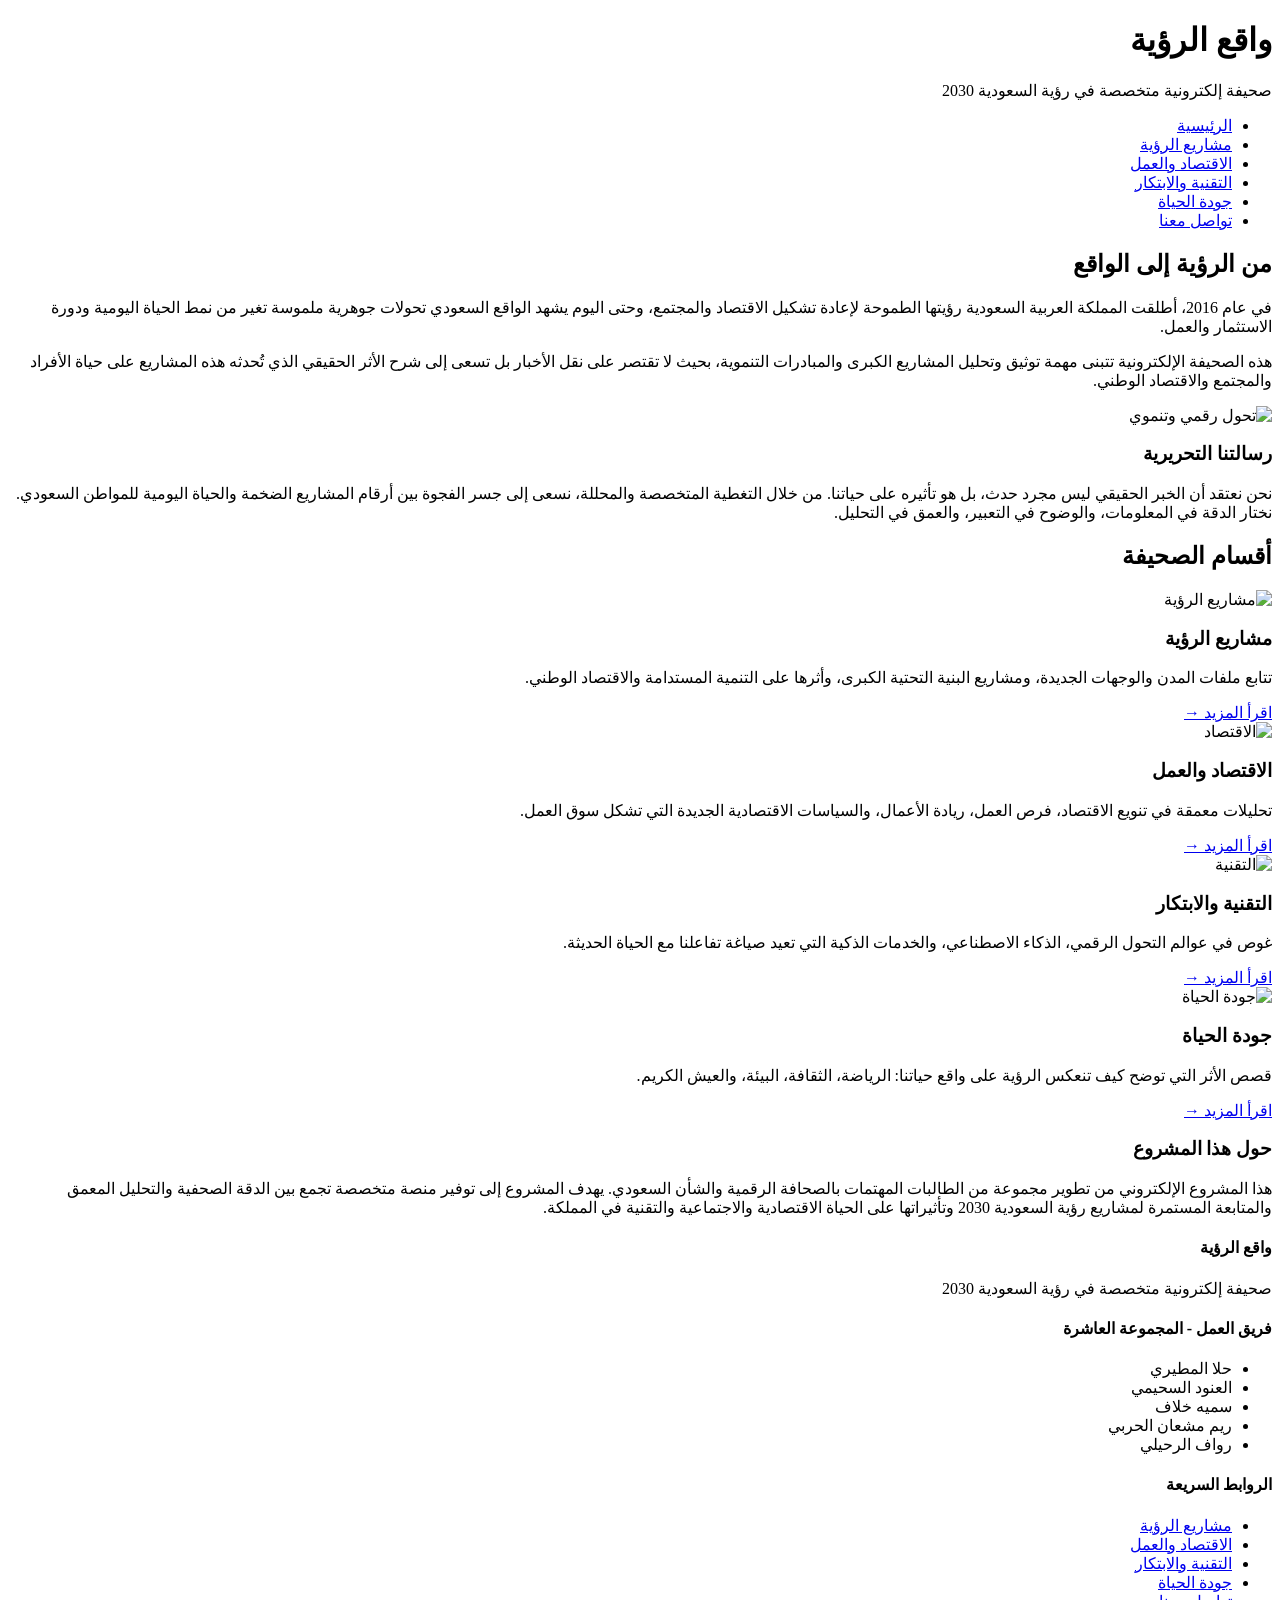
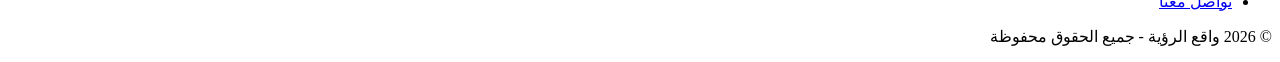
==== index.html @ 98b95359 "Rename index-1.html to index.html" ====
<!DOCTYPE html>
<html lang="ar" dir="rtl">
<head>
    <meta charset="UTF-8">
    <meta name="viewport" content="width=device-width, initial-scale=1.0">
    <meta name="description" content="واقع الرؤية - صحيفة إلكترونية تتابع مشاريع رؤية السعودية 2030 وتشرح أثرها على المجتمع والحياة اليومية">
    <title>واقع الرؤية - صحيفة إلكترونية متخصصة</title>
    <link rel="stylesheet" href="style.css">
</head>
<body>
    <!-- Header -->
    <header class="header">
        <div class="container">
            <div class="header-content">
                <h1 class="logo">واقع الرؤية</h1>
                <p class="tagline">صحيفة إلكترونية متخصصة في رؤية السعودية 2030</p>
            </div>
        </div>
    </header>

    <!-- Navigation -->
    <nav class="navbar">
        <div class="container">
            <ul class="nav-menu">
                <li><a href="index.html" class="active">الرئيسية</a></li>
                <li><a href="projects.html">مشاريع الرؤية</a></li>
                <li><a href="economy.html">الاقتصاد والعمل</a></li>
                <li><a href="technology.html">التقنية والابتكار</a></li>
                <li><a href="quality.html">جودة الحياة</a></li>
                <li><a href="contact.html">تواصل معنا</a></li>
            </ul>
        </div>
    </nav>

    <!-- Main Content -->
    <main class="main-content">
        <div class="container">
            <!-- Featured Article -->
            <article class="featured-article">
                <h2 class="section-title">من الرؤية إلى الواقع</h2>
                <div class="featured-content">
                    <div class="featured-text">
                        <p class="lead">في عام 2016، أطلقت المملكة العربية السعودية رؤيتها الطموحة لإعادة تشكيل الاقتصاد والمجتمع، وحتى اليوم يشهد الواقع السعودي تحولات جوهرية ملموسة تغير من نمط الحياة اليومية ودورة الاستثمار والعمل.</p>
                        <p>هذه الصحيفة الإلكترونية تتبنى مهمة توثيق وتحليل المشاريع الكبرى والمبادرات التنموية، بحيث لا تقتصر على نقل الأخبار بل تسعى إلى شرح الأثر الحقيقي الذي تُحدثه هذه المشاريع على حياة الأفراد والمجتمع والاقتصاد الوطني.</p>
                    </div>
                    <div class="featured-image">
                        <img src="https://images.unsplash.com/photo-1517694712202-14dd9538aa97?w=500&h=300&fit=crop" alt="تحول رقمي وتنموي">
                    </div>
                </div>
            </article>

            <!-- Editorial Message -->
            <section class="editorial-message">
                <h3>رسالتنا التحريرية</h3>
                <p>نحن نعتقد أن الخبر الحقيقي ليس مجرد حدث، بل هو تأثيره على حياتنا. من خلال التغطية المتخصصة والمحللة، نسعى إلى جسر الفجوة بين أرقام المشاريع الضخمة والحياة اليومية للمواطن السعودي. نختار الدقة في المعلومات، والوضوح في التعبير، والعمق في التحليل.</p>
            </section>

            <!-- Main Cards Section -->
            <section class="cards-section">
                <h2 class="section-title">أقسام الصحيفة</h2>
                <div class="cards-grid">
                    <!-- Card 1 -->
                    <article class="card">
                        <div class="card-image">
                            <img src="https://images.unsplash.com/photo-1487930211189-abcabc7c731f?w=400&h=250&fit=crop" alt="مشاريع الرؤية">
                        </div>
                        <div class="card-content">
                            <h3>مشاريع الرؤية</h3>
                            <p>تتابع ملفات المدن والوجهات الجديدة، ومشاريع البنية التحتية الكبرى، وأثرها على التنمية المستدامة والاقتصاد الوطني.</p>
                            <a href="projects.html" class="card-link">اقرأ المزيد →</a>
                        </div>
                    </article>

                    <!-- Card 2 -->
                    <article class="card">
                        <div class="card-image">
                            <img src="https://images.unsplash.com/photo-1454165804606-c3d57bc86b40?w=400&h=250&fit=crop" alt="الاقتصاد">
                        </div>
                        <div class="card-content">
                            <h3>الاقتصاد والعمل</h3>
                            <p>تحليلات معمقة في تنويع الاقتصاد، فرص العمل، ريادة الأعمال، والسياسات الاقتصادية الجديدة التي تشكل سوق العمل.</p>
                            <a href="economy.html" class="card-link">اقرأ المزيد →</a>
                        </div>
                    </article>

                    <!-- Card 3 -->
                    <article class="card">
                        <div class="card-image">
                            <img src="https://images.unsplash.com/photo-1519389950473-47ba0277781c?w=400&h=250&fit=crop" alt="التقنية">
                        </div>
                        <div class="card-content">
                            <h3>التقنية والابتكار</h3>
                            <p>غوص في عوالم التحول الرقمي، الذكاء الاصطناعي، والخدمات الذكية التي تعيد صياغة تفاعلنا مع الحياة الحديثة.</p>
                            <a href="technology.html" class="card-link">اقرأ المزيد →</a>
                        </div>
                    </article>

                    <!-- Card 4 -->
                    <article class="card">
                        <div class="card-image">
                            <img src="https://images.unsplash.com/photo-1529148482759-b8610c07ef77?w=400&h=250&fit=crop" alt="جودة الحياة">
                        </div>
                        <div class="card-content">
                            <h3>جودة الحياة</h3>
                            <p>قصص الأثر التي توضح كيف تنعكس الرؤية على واقع حياتنا: الرياضة، الثقافة، البيئة، والعيش الكريم.</p>
                            <a href="quality.html" class="card-link">اقرأ المزيد →</a>
                        </div>
                    </article>
                </div>
            </section>

            <!-- About the Project -->
            <section class="about-section">
                <div class="about-content">
                    <h3>حول هذا المشروع</h3>
                    <p>هذا المشروع الإلكتروني من تطوير مجموعة من الطالبات المهتمات بالصحافة الرقمية والشأن السعودي. يهدف المشروع إلى توفير منصة متخصصة تجمع بين الدقة الصحفية والتحليل المعمق والمتابعة المستمرة لمشاريع رؤية السعودية 2030 وتأثيراتها على الحياة الاقتصادية والاجتماعية والتقنية في المملكة.</p>
                </div>
            </section>
        </div>
    </main>

    <!-- Footer -->
    <footer class="footer">
        <div class="container">
            <div class="footer-content">
                <div class="footer-section">
                    <h4>واقع الرؤية</h4>
                    <p>صحيفة إلكترونية متخصصة في رؤية السعودية 2030</p>
                </div>
                <div class="footer-section">
                    <h4>فريق العمل - المجموعة العاشرة</h4>
                    <ul>
                        <li>حلا المطيري</li>
                        <li>العنود السحيمي</li>
                        <li>سميه خلاف</li>
                        <li>ريم مشعان الحربي</li>
                        <li>رواف الرحيلي</li>
                    </ul>
                </div>
                <div class="footer-section">
                    <h4>الروابط السريعة</h4>
                    <ul>
                        <li><a href="projects.html">مشاريع الرؤية</a></li>
                        <li><a href="economy.html">الاقتصاد والعمل</a></li>
                        <li><a href="technology.html">التقنية والابتكار</a></li>
                        <li><a href="quality.html">جودة الحياة</a></li>
                        <li><a href="contact.html">تواصل معنا</a></li>
                    </ul>
                </div>
            </div>
            <div class="footer-bottom">
                <p>&copy; 2024 واقع الرؤية - جميع الحقوق محفوظة</p>
            </div>
        </div>
    </footer>

    <script src="script.js"></script>
</body>
</html>
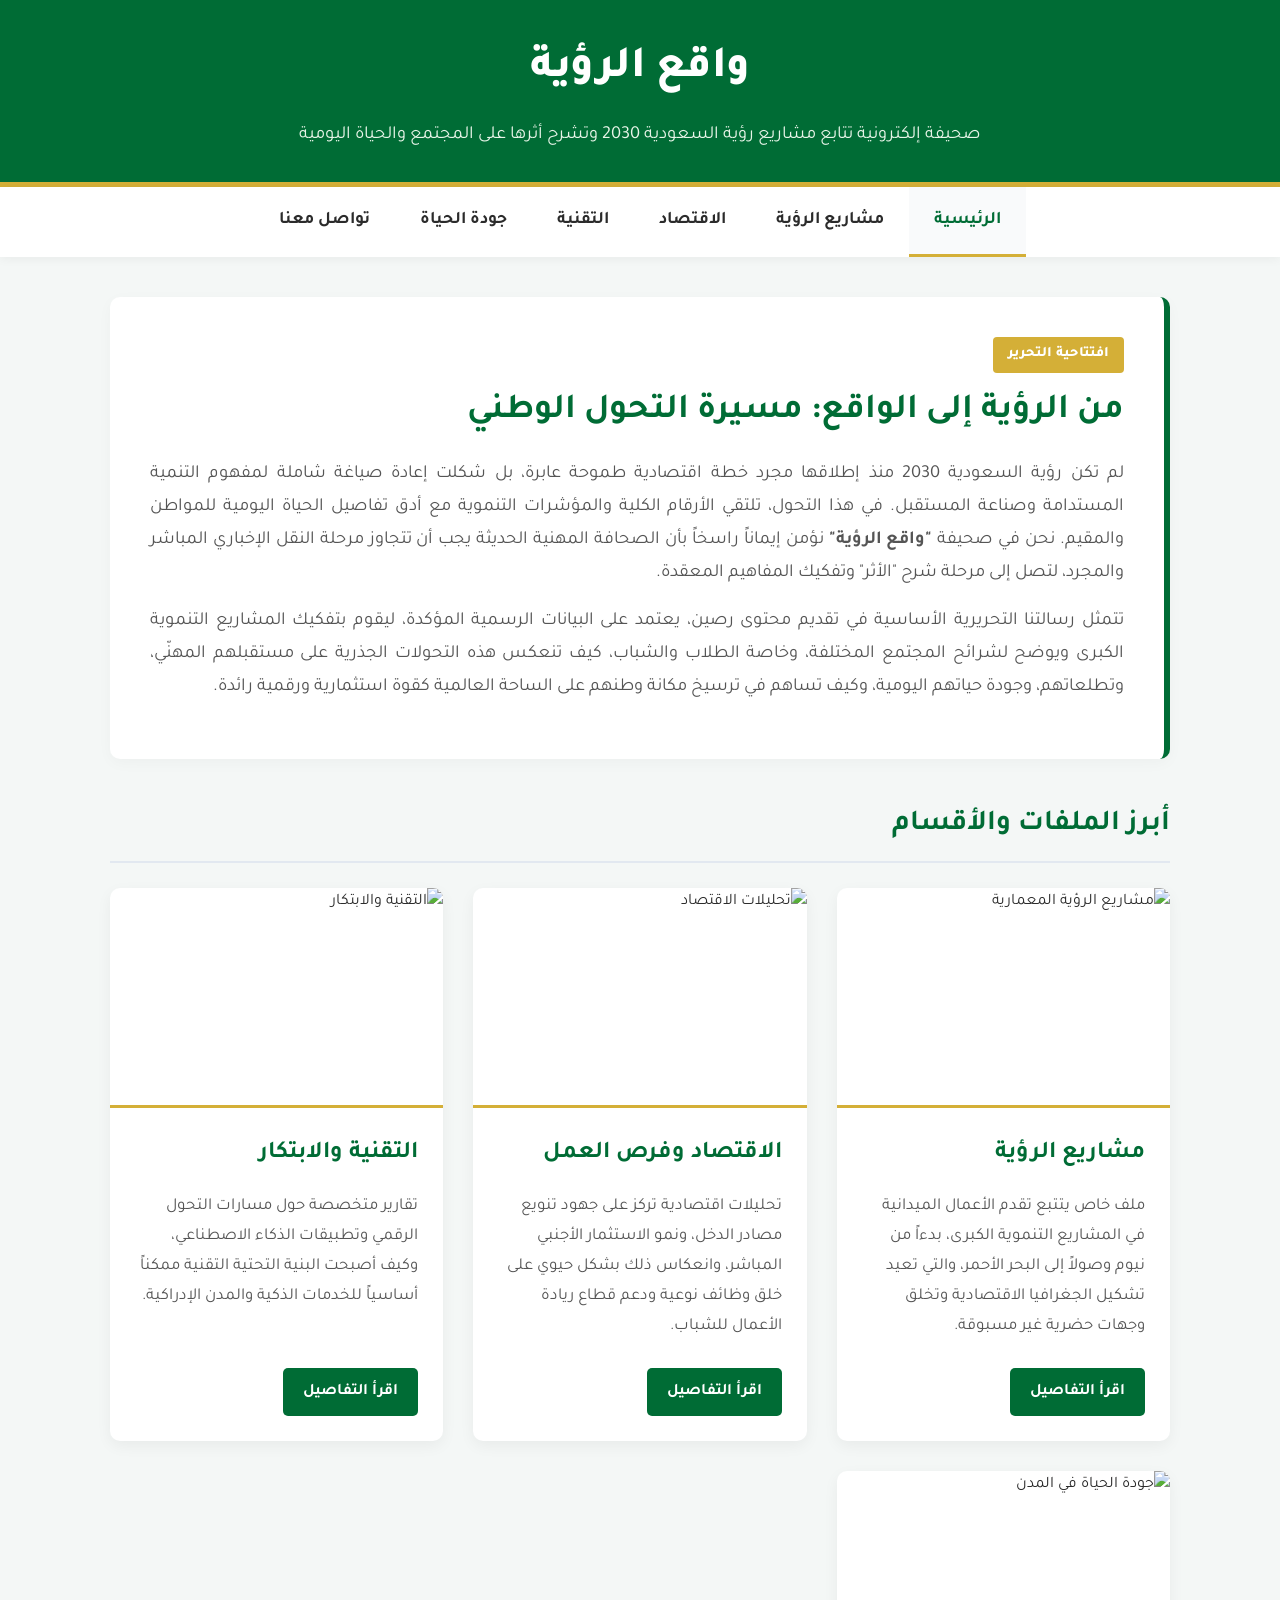
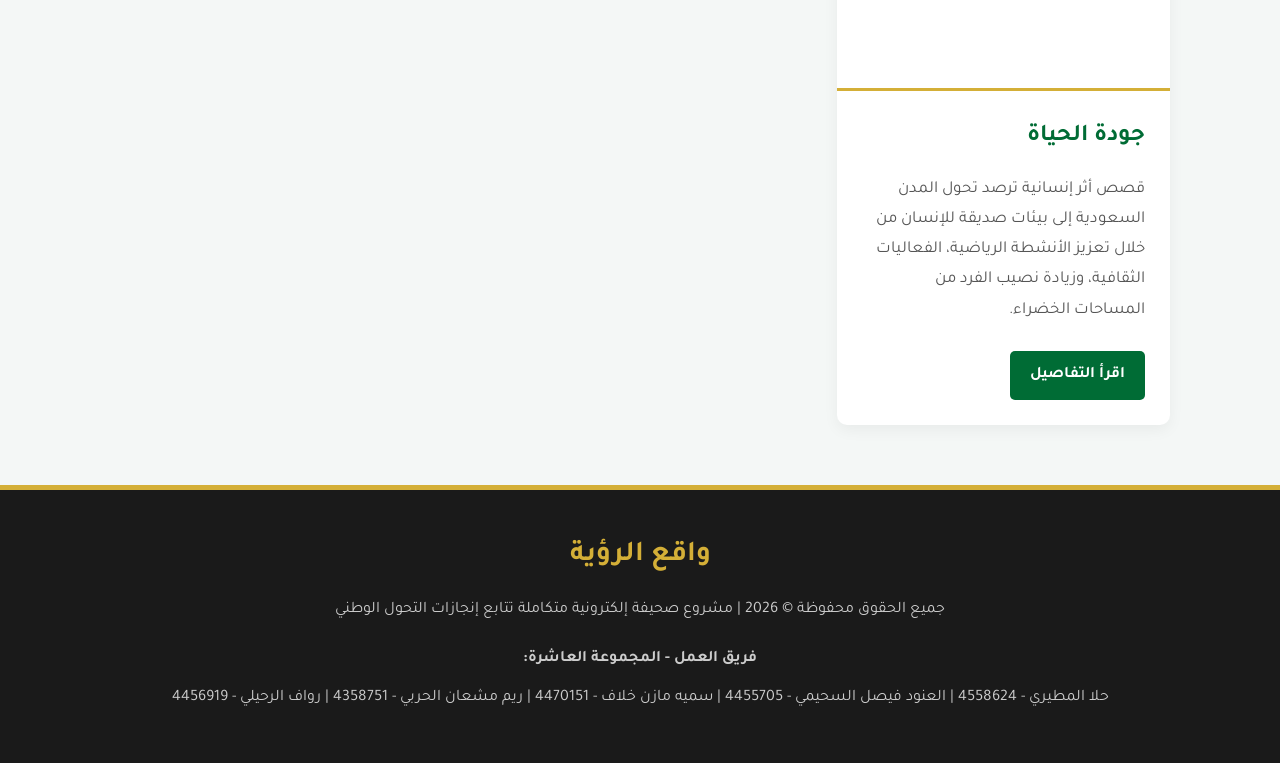
==== commit dc1f3e45: "Rename index-1.html to index.html" ====
--- a/index.html
+++ b/index.html
@@ -3,157 +3,86 @@
 <head>
     <meta charset="UTF-8">
     <meta name="viewport" content="width=device-width, initial-scale=1.0">
-    <meta name="description" content="واقع الرؤية - صحيفة إلكترونية تتابع مشاريع رؤية السعودية 2030 وتشرح أثرها على المجتمع والحياة اليومية">
-    <title>واقع الرؤية - صحيفة إلكترونية متخصصة</title>
+    <title>واقع الرؤية | الصفحة الرئيسية</title>
+    <meta name="description" content="صحيفة إلكترونية مهنية تتابع مشاريع رؤية السعودية 2030 وتشرح أثرها على المجتمع، الاقتصاد، التقنية، وجودة الحياة بأسلوب تحليلي مبسط.">
     <link rel="stylesheet" href="style.css">
 </head>
 <body>
-    <!-- Header -->
-    <header class="header">
-        <div class="container">
-            <div class="header-content">
-                <h1 class="logo">واقع الرؤية</h1>
-                <p class="tagline">صحيفة إلكترونية متخصصة في رؤية السعودية 2030</p>
-            </div>
-        </div>
+
+    <header>
+        <h1>واقع الرؤية</h1>
+        <p>صحيفة إلكترونية تتابع مشاريع رؤية السعودية 2030 وتشرح أثرها على المجتمع والحياة اليومية</p>
     </header>
 
-    <!-- Navigation -->
-    <nav class="navbar">
-        <div class="container">
-            <ul class="nav-menu">
-                <li><a href="index.html" class="active">الرئيسية</a></li>
-                <li><a href="projects.html">مشاريع الرؤية</a></li>
-                <li><a href="economy.html">الاقتصاد والعمل</a></li>
-                <li><a href="technology.html">التقنية والابتكار</a></li>
-                <li><a href="quality.html">جودة الحياة</a></li>
-                <li><a href="contact.html">تواصل معنا</a></li>
-            </ul>
-        </div>
+    <nav>
+        <ul>
+            <li><a href="index.html" class="active">الرئيسية</a></li>
+            <li><a href="projects.html">مشاريع الرؤية</a></li>
+            <li><a href="economy.html">الاقتصاد</a></li>
+            <li><a href="technology.html">التقنية</a></li>
+            <li><a href="quality.html">جودة الحياة</a></li>
+            <li><a href="contact.html">تواصل معنا</a></li>
+        </ul>
     </nav>
 
-    <!-- Main Content -->
-    <main class="main-content">
-        <div class="container">
-            <!-- Featured Article -->
-            <article class="featured-article">
-                <h2 class="section-title">من الرؤية إلى الواقع</h2>
-                <div class="featured-content">
-                    <div class="featured-text">
-                        <p class="lead">في عام 2016، أطلقت المملكة العربية السعودية رؤيتها الطموحة لإعادة تشكيل الاقتصاد والمجتمع، وحتى اليوم يشهد الواقع السعودي تحولات جوهرية ملموسة تغير من نمط الحياة اليومية ودورة الاستثمار والعمل.</p>
-                        <p>هذه الصحيفة الإلكترونية تتبنى مهمة توثيق وتحليل المشاريع الكبرى والمبادرات التنموية، بحيث لا تقتصر على نقل الأخبار بل تسعى إلى شرح الأثر الحقيقي الذي تُحدثه هذه المشاريع على حياة الأفراد والمجتمع والاقتصاد الوطني.</p>
-                    </div>
-                    <div class="featured-image">
-                        <img src="https://images.unsplash.com/photo-1517694712202-14dd9538aa97?w=500&h=300&fit=crop" alt="تحول رقمي وتنموي">
-                    </div>
+    <main>
+        <section class="editorial-intro">
+            <span class="editorial-label">افتتاحية التحرير</span>
+            <h2>من الرؤية إلى الواقع: مسيرة التحول الوطني</h2>
+            <p>لم تكن رؤية السعودية 2030 منذ إطلاقها مجرد خطة اقتصادية طموحة عابرة، بل شكلت إعادة صياغة شاملة لمفهوم التنمية المستدامة وصناعة المستقبل. في هذا التحول، تلتقي الأرقام الكلية والمؤشرات التنموية مع أدق تفاصيل الحياة اليومية للمواطن والمقيم. نحن في صحيفة <strong>"واقع الرؤية"</strong> نؤمن إيماناً راسخاً بأن الصحافة المهنية الحديثة يجب أن تتجاوز مرحلة النقل الإخباري المباشر والمجرد، لتصل إلى مرحلة شرح "الأثر" وتفكيك المفاهيم المعقدة.</p>
+            <p>تتمثل رسالتنا التحريرية الأساسية في تقديم محتوى رصين، يعتمد على البيانات الرسمية المؤكدة، ليقوم بتفكيك المشاريع التنموية الكبرى ويوضح لشرائح المجتمع المختلفة، وخاصة الطلاب والشباب، كيف تنعكس هذه التحولات الجذرية على مستقبلهم المهنّي، وتطلعاتهم، وجودة حياتهم اليومية، وكيف تساهم في ترسيخ مكانة وطنهم على الساحة العالمية كقوة استثمارية ورقمية رائدة.</p>
+        </section>
+
+        <h2 class="section-title">أبرز الملفات والأقسام</h2>
+
+        <section class="cards-grid">
+            <article class="card">
+                <img src="https://images.unsplash.com/photo-1582650530752-19e5300b9fc4?auto=format&fit=crop&w=600&q=80" alt="مشاريع الرؤية المعمارية" class="card-img">
+                <div class="card-content">
+                    <h3>مشاريع الرؤية</h3>
+                    <p>ملف خاص يتتبع تقدم الأعمال الميدانية في المشاريع التنموية الكبرى، بدءاً من نيوم وصولاً إلى البحر الأحمر، والتي تعيد تشكيل الجغرافيا الاقتصادية وتخلق وجهات حضرية غير مسبوقة.</p>
+                    <a href="projects.html" class="read-more">اقرأ التفاصيل</a>
                 </div>
             </article>
 
-            <!-- Editorial Message -->
-            <section class="editorial-message">
-                <h3>رسالتنا التحريرية</h3>
-                <p>نحن نعتقد أن الخبر الحقيقي ليس مجرد حدث، بل هو تأثيره على حياتنا. من خلال التغطية المتخصصة والمحللة، نسعى إلى جسر الفجوة بين أرقام المشاريع الضخمة والحياة اليومية للمواطن السعودي. نختار الدقة في المعلومات، والوضوح في التعبير، والعمق في التحليل.</p>
-            </section>
+            <article class="card">
+                <img src="https://images.unsplash.com/photo-1554463529-e27f5f4c728a?auto=format&fit=crop&w=600&q=80" alt="تحليلات الاقتصاد" class="card-img">
+                <div class="card-content">
+                    <h3>الاقتصاد وفرص العمل</h3>
+                    <p>تحليلات اقتصادية تركز على جهود تنويع مصادر الدخل، ونمو الاستثمار الأجنبي المباشر، وانعكاس ذلك بشكل حيوي على خلق وظائف نوعية ودعم قطاع ريادة الأعمال للشباب.</p>
+                    <a href="economy.html" class="read-more">اقرأ التفاصيل</a>
+                </div>
+            </article>
 
-            <!-- Main Cards Section -->
-            <section class="cards-section">
-                <h2 class="section-title">أقسام الصحيفة</h2>
-                <div class="cards-grid">
-                    <!-- Card 1 -->
-                    <article class="card">
-                        <div class="card-image">
-                            <img src="https://images.unsplash.com/photo-1487930211189-abcabc7c731f?w=400&h=250&fit=crop" alt="مشاريع الرؤية">
-                        </div>
-                        <div class="card-content">
-                            <h3>مشاريع الرؤية</h3>
-                            <p>تتابع ملفات المدن والوجهات الجديدة، ومشاريع البنية التحتية الكبرى، وأثرها على التنمية المستدامة والاقتصاد الوطني.</p>
-                            <a href="projects.html" class="card-link">اقرأ المزيد →</a>
-                        </div>
-                    </article>
+            <article class="card">
+                <img src="https://images.unsplash.com/photo-1518770660439-4636190af475?auto=format&fit=crop&w=600&q=80" alt="التقنية والابتكار" class="card-img">
+                <div class="card-content">
+                    <h3>التقنية والابتكار</h3>
+                    <p>تقارير متخصصة حول مسارات التحول الرقمي وتطبيقات الذكاء الاصطناعي، وكيف أصبحت البنية التحتية التقنية ممكناً أساسياً للخدمات الذكية والمدن الإدراكية.</p>
+                    <a href="technology.html" class="read-more">اقرأ التفاصيل</a>
+                </div>
+            </article>
 
-                    <!-- Card 2 -->
-                    <article class="card">
-                        <div class="card-image">
-                            <img src="https://images.unsplash.com/photo-1454165804606-c3d57bc86b40?w=400&h=250&fit=crop" alt="الاقتصاد">
-                        </div>
-                        <div class="card-content">
-                            <h3>الاقتصاد والعمل</h3>
-                            <p>تحليلات معمقة في تنويع الاقتصاد، فرص العمل، ريادة الأعمال، والسياسات الاقتصادية الجديدة التي تشكل سوق العمل.</p>
-                            <a href="economy.html" class="card-link">اقرأ المزيد →</a>
-                        </div>
-                    </article>
-
-                    <!-- Card 3 -->
-                    <article class="card">
-                        <div class="card-image">
-                            <img src="https://images.unsplash.com/photo-1519389950473-47ba0277781c?w=400&h=250&fit=crop" alt="التقنية">
-                        </div>
-                        <div class="card-content">
-                            <h3>التقنية والابتكار</h3>
-                            <p>غوص في عوالم التحول الرقمي، الذكاء الاصطناعي، والخدمات الذكية التي تعيد صياغة تفاعلنا مع الحياة الحديثة.</p>
-                            <a href="technology.html" class="card-link">اقرأ المزيد →</a>
-                        </div>
-                    </article>
-
-                    <!-- Card 4 -->
-                    <article class="card">
-                        <div class="card-image">
-                            <img src="https://images.unsplash.com/photo-1529148482759-b8610c07ef77?w=400&h=250&fit=crop" alt="جودة الحياة">
-                        </div>
-                        <div class="card-content">
-                            <h3>جودة الحياة</h3>
-                            <p>قصص الأثر التي توضح كيف تنعكس الرؤية على واقع حياتنا: الرياضة، الثقافة، البيئة، والعيش الكريم.</p>
-                            <a href="quality.html" class="card-link">اقرأ المزيد →</a>
-                        </div>
-                    </article>
+            <article class="card">
+                <img src="https://images.unsplash.com/photo-1499856871958-5b9627545d1a?auto=format&fit=crop&w=600&q=80" alt="جودة الحياة في المدن" class="card-img">
+                <div class="card-content">
+                    <h3>جودة الحياة</h3>
+                    <p>قصص أثر إنسانية ترصد تحول المدن السعودية إلى بيئات صديقة للإنسان من خلال تعزيز الأنشطة الرياضية، الفعاليات الثقافية، وزيادة نصيب الفرد من المساحات الخضراء.</p>
+                    <a href="quality.html" class="read-more">اقرأ التفاصيل</a>
                 </div>
-            </section>
-
-            <!-- About the Project -->
-            <section class="about-section">
-                <div class="about-content">
-                    <h3>حول هذا المشروع</h3>
-                    <p>هذا المشروع الإلكتروني من تطوير مجموعة من الطالبات المهتمات بالصحافة الرقمية والشأن السعودي. يهدف المشروع إلى توفير منصة متخصصة تجمع بين الدقة الصحفية والتحليل المعمق والمتابعة المستمرة لمشاريع رؤية السعودية 2030 وتأثيراتها على الحياة الاقتصادية والاجتماعية والتقنية في المملكة.</p>
-                </div>
-            </section>
-        </div>
+            </article>
+        </section>
     </main>
 
-    <!-- Footer -->
-    <footer class="footer">
-        <div class="container">
-            <div class="footer-content">
-                <div class="footer-section">
-                    <h4>واقع الرؤية</h4>
-                    <p>صحيفة إلكترونية متخصصة في رؤية السعودية 2030</p>
-                </div>
-                <div class="footer-section">
-                    <h4>فريق العمل - المجموعة العاشرة</h4>
-                    <ul>
-                        <li>حلا المطيري</li>
-                        <li>العنود السحيمي</li>
-                        <li>سميه خلاف</li>
-                        <li>ريم مشعان الحربي</li>
-                        <li>رواف الرحيلي</li>
-                    </ul>
-                </div>
-                <div class="footer-section">
-                    <h4>الروابط السريعة</h4>
-                    <ul>
-                        <li><a href="projects.html">مشاريع الرؤية</a></li>
-                        <li><a href="economy.html">الاقتصاد والعمل</a></li>
-                        <li><a href="technology.html">التقنية والابتكار</a></li>
-                        <li><a href="quality.html">جودة الحياة</a></li>
-                        <li><a href="contact.html">تواصل معنا</a></li>
-                    </ul>
-                </div>
-            </div>
-            <div class="footer-bottom">
-                <p>&copy; 2024 واقع الرؤية - جميع الحقوق محفوظة</p>
-            </div>
+
+    <footer>
+        <h3>واقع الرؤية</h3>
+        <p>جميع الحقوق محفوظة &copy; 2026 | مشروع صحيفة إلكترونية متكاملة تتابع إنجازات التحول الوطني</p>
+        <div class="footer-team">
+            <p><strong>فريق العمل - المجموعة العاشرة:</strong></p>
+            <p>حلا المطيري - 4558624 | العنود فيصل السحيمي - 4455705 | سميه مازن خلاف - 4470151 | ريم مشعان الحربي - 4358751 | رواف الرحيلي - 4456919</p>
         </div>
     </footer>
 
-    <script src="script.js"></script>
 </body>
 </html>
--- a/style.css
+++ b/style.css
@@ -0,0 +1,454 @@
+/* ==========================================================================
+   ملف التنسيقات الأساسي - صحيفة "واقع الرؤية"
+   ========================================================================== */
+
+/* استيراد خط تجوال المخصص للنصوص العربية */
+@import url('https://fonts.googleapis.com/css2?family=Tajawal:wght@400;500;700;800&display=swap');
+
+/* تعريف المتغيرات اللونية والهيكلية */
+:root {
+    --primary-color: #006C35;
+    --secondary-color: #D4AF37;
+    --text-dark: #2B2B2B;
+    --text-light: #555555;
+    --bg-page: #F4F7F6;
+    --bg-white: #FFFFFF;
+    --border-color: #E2E8F0;
+    --transition-speed: 0.3s;
+}
+
+/* إعادة ضبط المتصفح الأساسية */
+* {
+    margin: 0;
+    padding: 0;
+    box-sizing: border-box;
+    font-family: 'Tajawal', Tahoma, Arial, sans-serif;
+}
+
+body {
+    background-color: var(--bg-page);
+    color: var(--text-dark);
+    line-height: 1.8;
+    direction: rtl;
+    text-align: right;
+    font-size: 16px;
+}
+
+/* تنسيقات الروابط العامة */
+a {
+    text-decoration: none;
+    color: var(--primary-color);
+    transition: color var(--transition-speed) ease;
+}
+
+a:hover {
+    color: var(--secondary-color);
+}
+
+/* ==========================================================================
+   ترويسة الموقع
+   ========================================================================== */
+header {
+    background-color: var(--primary-color);
+    color: var(--bg-white);
+    padding: 30px 5%;
+    text-align: center;
+    border-bottom: 5px solid var(--secondary-color);
+    box-shadow: 0 4px 6px rgba(0, 0, 0, 0.1);
+}
+
+header h1 {
+    font-size: 2.8rem;
+    font-weight: 800;
+    margin-bottom: 8px;
+    letter-spacing: -0.5px;
+}
+
+header p {
+    font-size: 1.15rem;
+    font-weight: 400;
+    color: #E8F5E9;
+}
+
+/* ==========================================================================
+   شريط التنقل
+   ========================================================================== */
+nav {
+    background-color: var(--bg-white);
+    box-shadow: 0 2px 10px rgba(0,0,0,0.05);
+    position: sticky;
+    top: 0;
+    z-index: 1000;
+}
+
+nav ul {
+    list-style: none;
+    display: flex;
+    justify-content: center;
+    flex-wrap: wrap;
+    padding: 0;
+    margin: 0;
+}
+
+nav ul li {
+    margin: 0;
+}
+
+nav ul li a {
+    display: block;
+    color: var(--text-dark);
+    font-weight: 700;
+    font-size: 1.1rem;
+    padding: 18px 25px;
+    border-bottom: 3px solid transparent;
+}
+
+nav ul li a:hover,
+nav ul li a.active {
+    color: var(--primary-color);
+    background-color: #F9FAFB;
+    border-bottom: 3px solid var(--secondary-color);
+}
+
+/* ==========================================================================
+   المحتوى الرئيسي
+   ========================================================================== */
+main {
+    max-width: 1100px;
+    margin: 40px auto;
+    padding: 0 20px;
+}
+
+/* الافتتاحية والمقدمات الصحفية */
+.editorial-intro {
+    background-color: var(--bg-white);
+    padding: 40px;
+    border-radius: 10px;
+    box-shadow: 0 4px 15px rgba(0,0,0,0.03);
+    margin-bottom: 40px;
+    border-right: 6px solid var(--primary-color);
+    position: relative;
+}
+
+.editorial-label {
+    display: inline-block;
+    background-color: var(--secondary-color);
+    color: var(--bg-white);
+    padding: 5px 15px;
+    border-radius: 4px;
+    font-size: 0.9rem;
+    font-weight: 800;
+    margin-bottom: 15px;
+}
+
+.editorial-intro h2 {
+    color: var(--primary-color);
+    font-size: 2.2rem;
+    margin-bottom: 20px;
+    line-height: 1.4;
+}
+
+.editorial-intro p {
+    font-size: 1.15rem;
+    color: var(--text-light);
+    margin-bottom: 15px;
+    text-align: justify;
+}
+
+.section-title {
+    color: var(--primary-color);
+    border-bottom: 2px solid var(--border-color);
+    padding-bottom: 10px;
+    margin-bottom: 25px;
+    font-size: 1.8rem;
+}
+
+/* ==========================================================================
+   البطاقات الإخبارية
+   ========================================================================== */
+.cards-grid {
+    display: grid;
+    grid-template-columns: repeat(auto-fit, minmax(260px, 1fr));
+    gap: 30px;
+    margin-top: 20px;
+}
+
+.card {
+    background-color: var(--bg-white);
+    border-radius: 10px;
+    overflow: hidden;
+    box-shadow: 0 5px 15px rgba(0,0,0,0.05);
+    transition: transform var(--transition-speed) ease, box-shadow var(--transition-speed) ease;
+    display: flex;
+    flex-direction: column;
+}
+
+.card:hover {
+    transform: translateY(-8px);
+    box-shadow: 0 12px 25px rgba(0,0,0,0.1);
+}
+
+.card-img {
+    width: 100%;
+    height: 220px;
+    object-fit: cover;
+    border-bottom: 3px solid var(--secondary-color);
+}
+
+.card-content {
+    padding: 25px;
+    flex-grow: 1;
+    display: flex;
+    flex-direction: column;
+}
+
+.card-content h3 {
+    color: var(--primary-color);
+    margin-bottom: 15px;
+    font-size: 1.5rem;
+}
+
+.card-content p {
+    color: var(--text-light);
+    margin-bottom: 25px;
+    font-size: 1.05rem;
+    flex-grow: 1;
+}
+
+.read-more {
+    display: inline-block;
+    background-color: var(--primary-color);
+    color: var(--bg-white);
+    padding: 10px 20px;
+    border-radius: 5px;
+    font-weight: bold;
+    text-align: center;
+    align-self: flex-start;
+}
+
+.read-more:hover {
+    background-color: var(--secondary-color);
+    color: var(--bg-white);
+}
+
+/* ==========================================================================
+   صفحات المقالات
+   ========================================================================== */
+.article-header {
+    text-align: center;
+    margin-bottom: 40px;
+}
+
+.article-header h1 {
+    color: var(--primary-color);
+    font-size: 2.8rem;
+    margin-bottom: 15px;
+    margin-top: 10px;
+}
+
+.article-content {
+    background-color: var(--bg-white);
+    padding: 50px;
+    border-radius: 10px;
+    box-shadow: 0 5px 20px rgba(0,0,0,0.04);
+}
+
+.article-content h3 {
+    color: var(--secondary-color);
+    margin-top: 40px;
+    margin-bottom: 20px;
+    font-size: 1.6rem;
+    border-right: 4px solid var(--primary-color);
+    padding-right: 15px;
+}
+
+.article-content p {
+    margin-bottom: 25px;
+    font-size: 1.15rem;
+    color: #444;
+    text-align: justify;
+}
+
+.article-content img {
+    width: 100%;
+    height: auto;
+    max-height: 500px;
+    object-fit: cover;
+    border-radius: 10px;
+    margin: 30px 0;
+    box-shadow: 0 4px 10px rgba(0,0,0,0.1);
+}
+
+.article-content a {
+    font-weight: bold;
+    border-bottom: 1px dashed var(--primary-color);
+}
+
+/* ==========================================================================
+   نموذج التواصل وفريق العمل
+   ========================================================================== */
+.contact-container {
+    background-color: var(--bg-white);
+    padding: 40px;
+    border-radius: 10px;
+    box-shadow: 0 5px 20px rgba(0,0,0,0.04);
+    max-width: 800px;
+    margin: 0 auto;
+}
+
+.form-group {
+    margin-bottom: 25px;
+}
+
+.form-group label {
+    display: block;
+    margin-bottom: 10px;
+    font-weight: 700;
+    color: var(--primary-color);
+}
+
+.form-group input,
+.form-group textarea {
+    width: 100%;
+    padding: 15px;
+    border: 1px solid var(--border-color);
+    border-radius: 6px;
+    font-family: inherit;
+    font-size: 1rem;
+    background-color: #FDFDFD;
+    transition: border-color var(--transition-speed);
+}
+
+.form-group input:focus,
+.form-group textarea:focus {
+    outline: none;
+    border-color: var(--secondary-color);
+    background-color: var(--bg-white);
+}
+
+.submit-btn {
+    background-color: var(--primary-color);
+    color: var(--bg-white);
+    border: none;
+    padding: 15px 40px;
+    font-size: 1.2rem;
+    font-weight: bold;
+    border-radius: 6px;
+    cursor: pointer;
+    transition: background-color var(--transition-speed);
+    width: 100%;
+}
+
+.submit-btn:hover {
+    background-color: var(--secondary-color);
+}
+
+/* قسم فريق العمل */
+.team-section {
+    margin-top: 60px;
+    padding-top: 40px;
+    border-top: 2px dashed var(--border-color);
+    text-align: center;
+}
+
+.team-section h3 {
+    color: var(--primary-color);
+    margin-bottom: 10px;
+    font-size: 1.8rem;
+}
+
+.team-desc {
+    color: var(--text-light);
+    margin-bottom: 25px;
+}
+
+.team-list {
+    list-style: none;
+    display: flex;
+    justify-content: center;
+    flex-wrap: wrap;
+    gap: 15px;
+}
+
+.team-list li {
+    background-color: #F0F4F8;
+    color: var(--primary-color);
+    padding: 12px 25px;
+    border-radius: 30px;
+    font-weight: 700;
+    font-size: 1.1rem;
+    border: 1px solid rgba(0, 108, 53, 0.1);
+}
+
+/* ==========================================================================
+   التذييل
+   ========================================================================== */
+footer {
+    background-color: #1A1A1A;
+    color: var(--bg-white);
+    text-align: center;
+    padding: 40px 20px;
+    margin-top: 60px;
+    border-top: 5px solid var(--secondary-color);
+}
+
+footer h3 {
+    color: var(--secondary-color);
+    margin-bottom: 15px;
+    font-size: 1.8rem;
+}
+
+footer p {
+    color: #CCCCCC;
+    margin-bottom: 10px;
+    font-size: 1rem;
+}
+
+.footer-team {
+    margin-top: 20px;
+    font-size: 0.95rem;
+    color: #999999;
+}
+
+/* ==========================================================================
+   التجاوب مع الشاشات الصغيرة
+   ========================================================================== */
+@media (max-width: 768px) {
+    header h1 {
+        font-size: 2.2rem;
+    }
+
+    nav ul li a {
+        padding: 12px 15px;
+        font-size: 1rem;
+    }
+
+    .editorial-intro {
+        padding: 25px;
+    }
+
+    .editorial-intro h2 {
+        font-size: 1.8rem;
+    }
+
+    .article-header h1 {
+        font-size: 2.2rem;
+    }
+
+    .article-content {
+        padding: 25px;
+    }
+
+    .article-content h3 {
+        font-size: 1.4rem;
+    }
+}
+
+
+.team-list li span {
+    display: block;
+    color: var(--text-light);
+    font-size: 0.95rem;
+    font-weight: 500;
+    margin-top: 4px;
+}
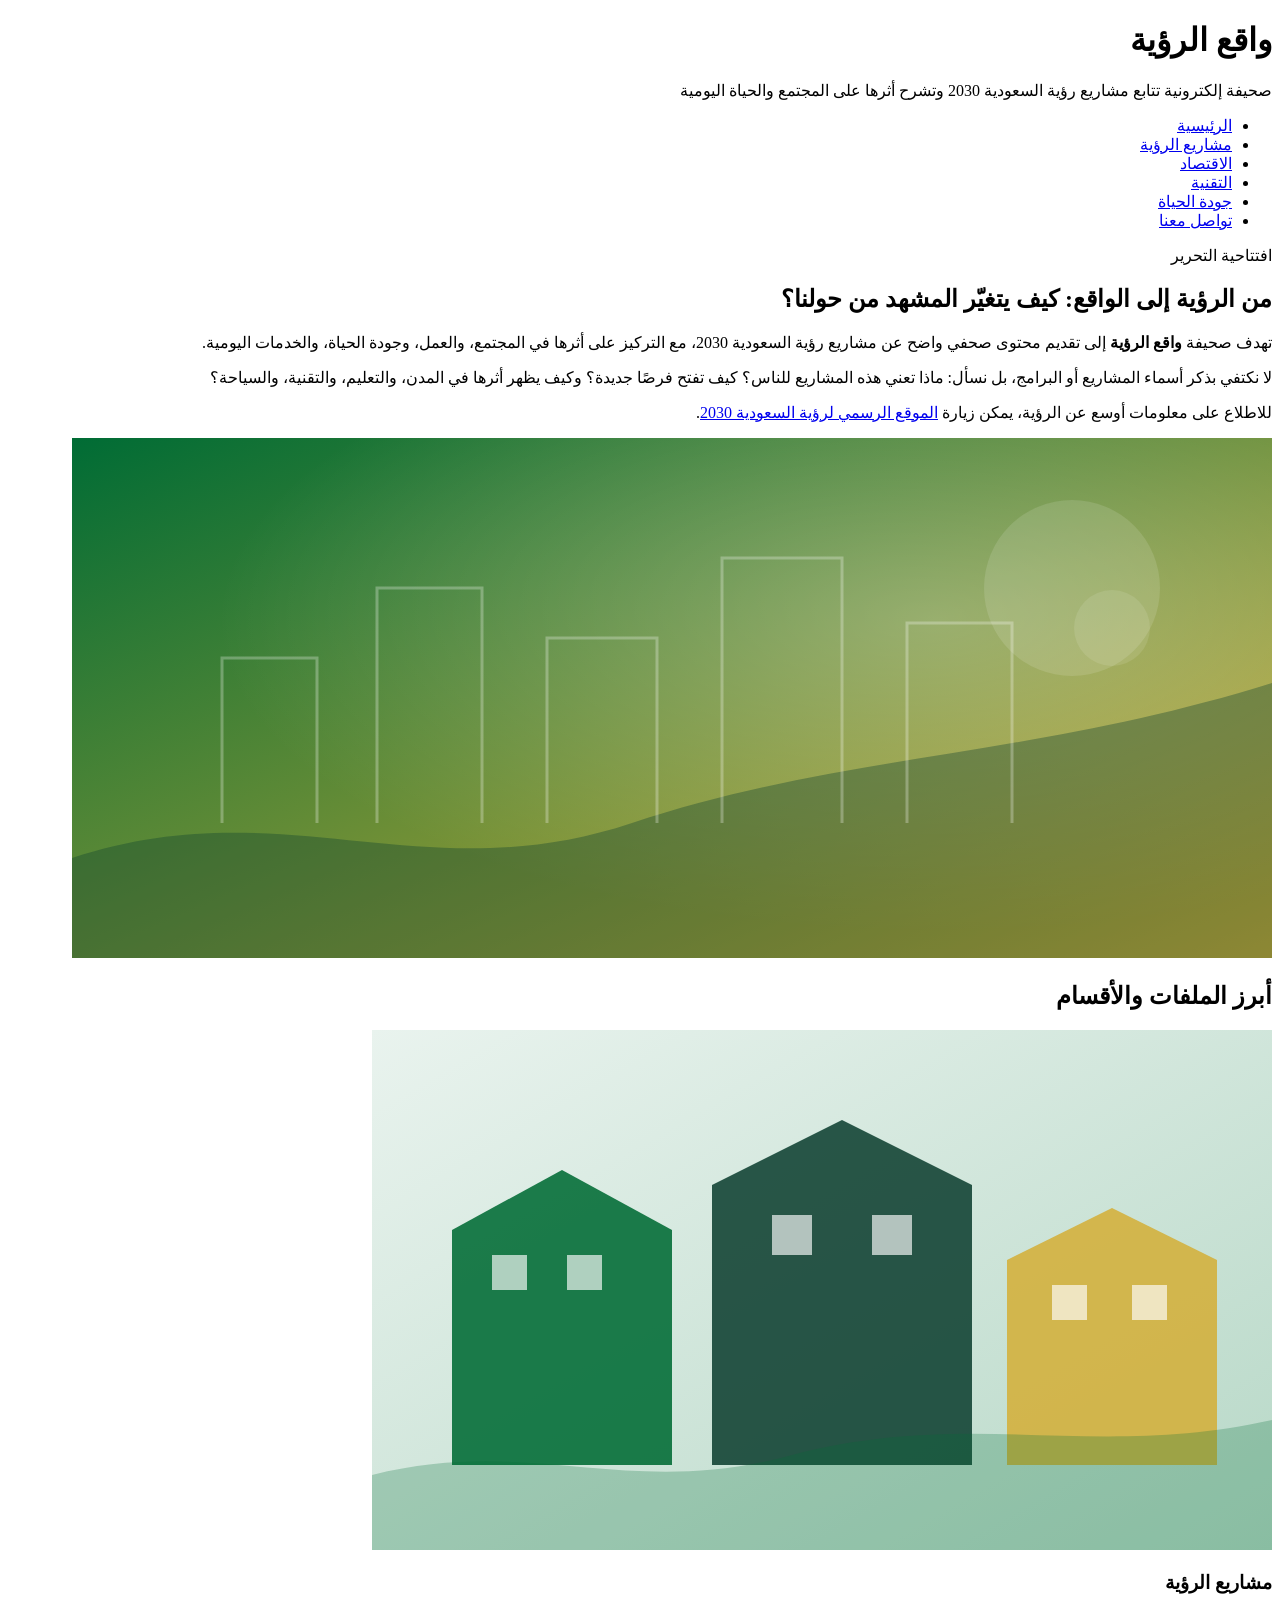
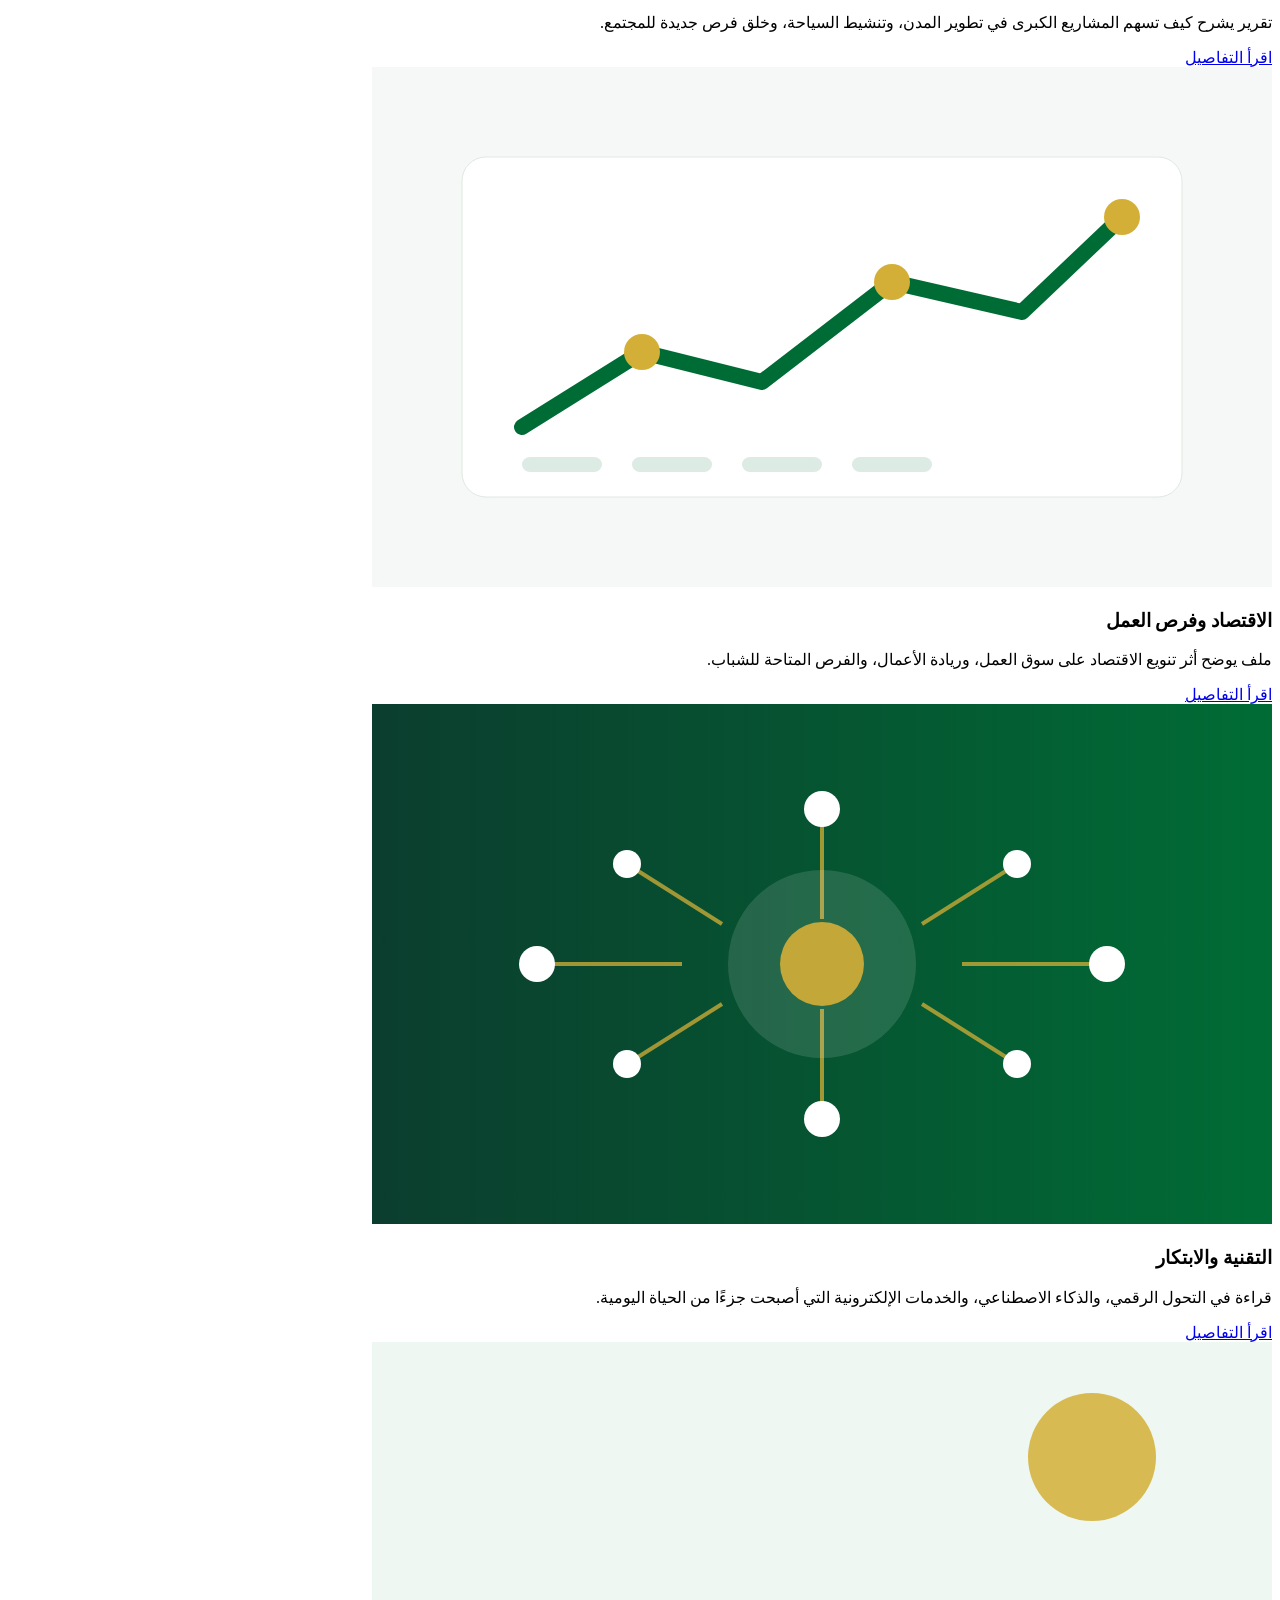
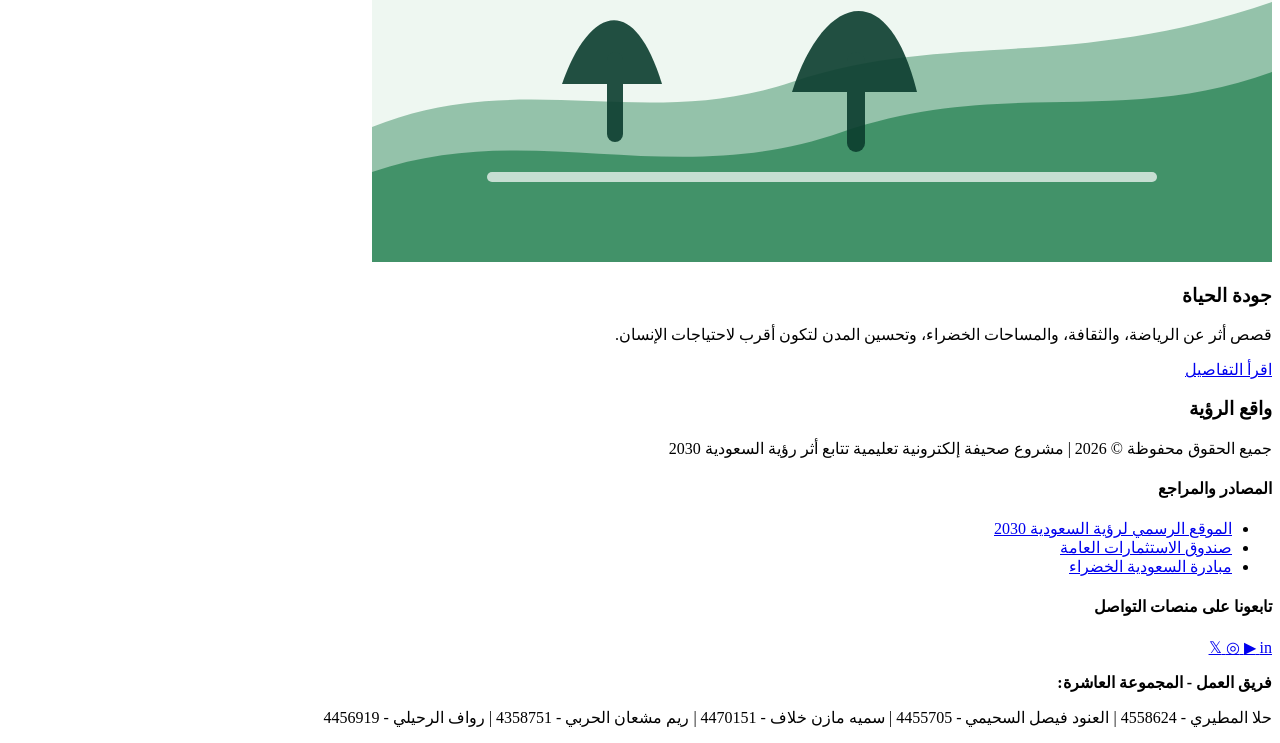
==== commit 8f68226a: "Rename index-1.html to index.html" ====
--- a/index.html
+++ b/index.html
@@ -4,7 +4,6 @@
     <meta charset="UTF-8">
     <meta name="viewport" content="width=device-width, initial-scale=1.0">
     <title>واقع الرؤية | الصفحة الرئيسية</title>
-    <meta name="description" content="صحيفة إلكترونية مهنية تتابع مشاريع رؤية السعودية 2030 وتشرح أثرها على المجتمع، الاقتصاد، التقنية، وجودة الحياة بأسلوب تحليلي مبسط.">
     <link rel="stylesheet" href="style.css">
 </head>
 <body>
@@ -27,47 +26,60 @@
 
     <main>
         <section class="editorial-intro">
-            <span class="editorial-label">افتتاحية التحرير</span>
-            <h2>من الرؤية إلى الواقع: مسيرة التحول الوطني</h2>
-            <p>لم تكن رؤية السعودية 2030 منذ إطلاقها مجرد خطة اقتصادية طموحة عابرة، بل شكلت إعادة صياغة شاملة لمفهوم التنمية المستدامة وصناعة المستقبل. في هذا التحول، تلتقي الأرقام الكلية والمؤشرات التنموية مع أدق تفاصيل الحياة اليومية للمواطن والمقيم. نحن في صحيفة <strong>"واقع الرؤية"</strong> نؤمن إيماناً راسخاً بأن الصحافة المهنية الحديثة يجب أن تتجاوز مرحلة النقل الإخباري المباشر والمجرد، لتصل إلى مرحلة شرح "الأثر" وتفكيك المفاهيم المعقدة.</p>
-            <p>تتمثل رسالتنا التحريرية الأساسية في تقديم محتوى رصين، يعتمد على البيانات الرسمية المؤكدة، ليقوم بتفكيك المشاريع التنموية الكبرى ويوضح لشرائح المجتمع المختلفة، وخاصة الطلاب والشباب، كيف تنعكس هذه التحولات الجذرية على مستقبلهم المهنّي، وتطلعاتهم، وجودة حياتهم اليومية، وكيف تساهم في ترسيخ مكانة وطنهم على الساحة العالمية كقوة استثمارية ورقمية رائدة.</p>
+            <div class="intro-layout">
+                <div>
+                    <span class="editorial-label">افتتاحية التحرير</span>
+                    <h2>من الرؤية إلى الواقع: كيف يتغيّر المشهد من حولنا؟</h2>
+                    <p>
+                        تهدف صحيفة <strong>واقع الرؤية</strong> إلى تقديم محتوى صحفي واضح عن مشاريع رؤية السعودية 2030، مع التركيز على أثرها في المجتمع، والعمل، وجودة الحياة، والخدمات اليومية.
+                    </p>
+                    <p>
+                        لا نكتفي بذكر أسماء المشاريع أو البرامج، بل نسأل: ماذا تعني هذه المشاريع للناس؟ كيف تفتح فرصًا جديدة؟ وكيف يظهر أثرها في المدن، والتعليم، والتقنية، والسياحة؟
+                    </p>
+                    <p class="source-note">
+                        للاطلاع على معلومات أوسع عن الرؤية، يمكن زيارة
+                        <a href="https://www.vision2030.gov.sa/ar/overview" target="_blank" rel="noopener noreferrer">الموقع الرسمي لرؤية السعودية 2030</a>.
+                    </p>
+                </div>
+                <img src="data:image/svg+xml;charset=UTF-8,%3Csvg%20xmlns%3D%22http%3A//www.w3.org/2000/svg%22%20width%3D%221200%22%20height%3D%22520%22%20viewBox%3D%220%200%201200%20520%22%3E%0A%3Cdefs%3E%0A%3ClinearGradient%20id%3D%22g%22%20x1%3D%220%22%20x2%3D%221%22%20y1%3D%220%22%20y2%3D%221%22%3E%3Cstop%20stop-color%3D%22%23006C35%22/%3E%3Cstop%20offset%3D%221%22%20stop-color%3D%22%23D4AF37%22/%3E%3C/linearGradient%3E%0A%3CradialGradient%20id%3D%22r%22%20cx%3D%2272%25%22%20cy%3D%2235%25%22%20r%3D%2260%25%22%3E%3Cstop%20stop-color%3D%22%23ffffff%22%20stop-opacity%3D%22.28%22/%3E%3Cstop%20offset%3D%221%22%20stop-color%3D%22%23ffffff%22%20stop-opacity%3D%220%22/%3E%3C/radialGradient%3E%0A%3C/defs%3E%0A%3Crect%20width%3D%221200%22%20height%3D%22520%22%20fill%3D%22url%28%23g%29%22/%3E%0A%3Crect%20width%3D%221200%22%20height%3D%22520%22%20fill%3D%22url%28%23r%29%22/%3E%0A%3Cpath%20d%3D%22M0%20420%20C210%20350%20350%20455%20560%20385%20C770%20315%20960%20320%201200%20245%20L1200%20520%20L0%20520Z%22%20fill%3D%22%230b3d2e%22%20opacity%3D%22.35%22/%3E%0A%3Cg%20opacity%3D%22.28%22%20fill%3D%22none%22%20stroke%3D%22%23fff%22%20stroke-width%3D%223%22%3E%0A%3Cpath%20d%3D%22M150%20385%20L150%20220%20L245%20220%20L245%20385%22/%3E%0A%3Cpath%20d%3D%22M305%20385%20L305%20150%20L410%20150%20L410%20385%22/%3E%0A%3Cpath%20d%3D%22M475%20385%20L475%20200%20L585%20200%20L585%20385%22/%3E%0A%3Cpath%20d%3D%22M650%20385%20L650%20120%20L770%20120%20L770%20385%22/%3E%0A%3Cpath%20d%3D%22M835%20385%20L835%20185%20L940%20185%20L940%20385%22/%3E%0A%3C/g%3E%0A%3Ccircle%20cx%3D%221000%22%20cy%3D%22150%22%20r%3D%2288%22%20fill%3D%22%23fff%22%20opacity%3D%22.12%22/%3E%0A%3Ccircle%20cx%3D%221040%22%20cy%3D%22190%22%20r%3D%2238%22%20fill%3D%22%23fff%22%20opacity%3D%22.10%22/%3E%0A%3C/svg%3E" alt="صورة معبرة عن التحول الوطني والتنمية" class="intro-image">
+            </div>
         </section>
 
         <h2 class="section-title">أبرز الملفات والأقسام</h2>
 
         <section class="cards-grid">
             <article class="card">
-                <img src="https://images.unsplash.com/photo-1582650530752-19e5300b9fc4?auto=format&fit=crop&w=600&q=80" alt="مشاريع الرؤية المعمارية" class="card-img">
+                <img src="data:image/svg+xml;charset=UTF-8,%3Csvg%20xmlns%3D%22http%3A//www.w3.org/2000/svg%22%20width%3D%22900%22%20height%3D%22520%22%20viewBox%3D%220%200%20900%20520%22%3E%0A%3Cdefs%3E%3ClinearGradient%20id%3D%22g%22%20x1%3D%220%22%20x2%3D%221%22%20y1%3D%220%22%20y2%3D%221%22%3E%3Cstop%20stop-color%3D%22%23e9f3ee%22/%3E%3Cstop%20offset%3D%221%22%20stop-color%3D%22%23b7d8c7%22/%3E%3C/linearGradient%3E%3C/defs%3E%0A%3Crect%20width%3D%22900%22%20height%3D%22520%22%20fill%3D%22url%28%23g%29%22/%3E%0A%3Cpath%20d%3D%22M80%20435%20L80%20200%20L190%20140%20L300%20200%20L300%20435Z%22%20fill%3D%22%23006C35%22%20opacity%3D%22.88%22/%3E%0A%3Cpath%20d%3D%22M340%20435%20L340%20155%20L470%2090%20L600%20155%20L600%20435Z%22%20fill%3D%22%230b3d2e%22%20opacity%3D%22.86%22/%3E%0A%3Cpath%20d%3D%22M635%20435%20L635%20230%20L740%20178%20L845%20230%20L845%20435Z%22%20fill%3D%22%23D4AF37%22%20opacity%3D%22.86%22/%3E%0A%3Cg%20fill%3D%22%23fff%22%20opacity%3D%22.65%22%3E%3Crect%20x%3D%22120%22%20y%3D%22225%22%20width%3D%2235%22%20height%3D%2235%22/%3E%3Crect%20x%3D%22195%22%20y%3D%22225%22%20width%3D%2235%22%20height%3D%2235%22/%3E%3Crect%20x%3D%22400%22%20y%3D%22185%22%20width%3D%2240%22%20height%3D%2240%22/%3E%3Crect%20x%3D%22500%22%20y%3D%22185%22%20width%3D%2240%22%20height%3D%2240%22/%3E%3Crect%20x%3D%22680%22%20y%3D%22255%22%20width%3D%2235%22%20height%3D%2235%22/%3E%3Crect%20x%3D%22760%22%20y%3D%22255%22%20width%3D%2235%22%20height%3D%2235%22/%3E%3C/g%3E%0A%3Cpath%20d%3D%22M0%20445%20C160%20405%20255%20470%20420%20425%20C600%20378%20720%20430%20900%20390%20L900%20520%20L0%20520Z%22%20fill%3D%22%23006C35%22%20opacity%3D%22.25%22/%3E%0A%3C/svg%3E" alt="مشاريع الرؤية" class="card-img">
                 <div class="card-content">
                     <h3>مشاريع الرؤية</h3>
-                    <p>ملف خاص يتتبع تقدم الأعمال الميدانية في المشاريع التنموية الكبرى، بدءاً من نيوم وصولاً إلى البحر الأحمر، والتي تعيد تشكيل الجغرافيا الاقتصادية وتخلق وجهات حضرية غير مسبوقة.</p>
+                    <p>تقرير يشرح كيف تسهم المشاريع الكبرى في تطوير المدن، وتنشيط السياحة، وخلق فرص جديدة للمجتمع.</p>
                     <a href="projects.html" class="read-more">اقرأ التفاصيل</a>
                 </div>
             </article>
 
             <article class="card">
-                <img src="https://images.unsplash.com/photo-1554463529-e27f5f4c728a?auto=format&fit=crop&w=600&q=80" alt="تحليلات الاقتصاد" class="card-img">
+                <img src="data:image/svg+xml;charset=UTF-8,%3Csvg%20xmlns%3D%22http%3A//www.w3.org/2000/svg%22%20width%3D%22900%22%20height%3D%22520%22%20viewBox%3D%220%200%20900%20520%22%3E%0A%3Crect%20width%3D%22900%22%20height%3D%22520%22%20fill%3D%22%23f6f8f7%22/%3E%0A%3Crect%20x%3D%2290%22%20y%3D%2290%22%20width%3D%22720%22%20height%3D%22340%22%20rx%3D%2224%22%20fill%3D%22%23fff%22%20stroke%3D%22%23dfe8e2%22/%3E%0A%3Cpath%20d%3D%22M150%20360%20L270%20285%20L390%20315%20L520%20215%20L650%20245%20L750%20150%22%20fill%3D%22none%22%20stroke%3D%22%23006C35%22%20stroke-width%3D%2216%22%20stroke-linecap%3D%22round%22%20stroke-linejoin%3D%22round%22/%3E%0A%3Ccircle%20cx%3D%22270%22%20cy%3D%22285%22%20r%3D%2218%22%20fill%3D%22%23D4AF37%22/%3E%3Ccircle%20cx%3D%22520%22%20cy%3D%22215%22%20r%3D%2218%22%20fill%3D%22%23D4AF37%22/%3E%3Ccircle%20cx%3D%22750%22%20cy%3D%22150%22%20r%3D%2218%22%20fill%3D%22%23D4AF37%22/%3E%0A%3Cg%20fill%3D%22%23dcebe3%22%3E%3Crect%20x%3D%22150%22%20y%3D%22390%22%20width%3D%2280%22%20height%3D%2215%22%20rx%3D%228%22/%3E%3Crect%20x%3D%22260%22%20y%3D%22390%22%20width%3D%2280%22%20height%3D%2215%22%20rx%3D%228%22/%3E%3Crect%20x%3D%22370%22%20y%3D%22390%22%20width%3D%2280%22%20height%3D%2215%22%20rx%3D%228%22/%3E%3Crect%20x%3D%22480%22%20y%3D%22390%22%20width%3D%2280%22%20height%3D%2215%22%20rx%3D%228%22/%3E%3C/g%3E%0A%3C/svg%3E" alt="الاقتصاد وفرص العمل" class="card-img">
                 <div class="card-content">
                     <h3>الاقتصاد وفرص العمل</h3>
-                    <p>تحليلات اقتصادية تركز على جهود تنويع مصادر الدخل، ونمو الاستثمار الأجنبي المباشر، وانعكاس ذلك بشكل حيوي على خلق وظائف نوعية ودعم قطاع ريادة الأعمال للشباب.</p>
+                    <p>ملف يوضح أثر تنويع الاقتصاد على سوق العمل، وريادة الأعمال، والفرص المتاحة للشباب.</p>
                     <a href="economy.html" class="read-more">اقرأ التفاصيل</a>
                 </div>
             </article>
 
             <article class="card">
-                <img src="https://images.unsplash.com/photo-1518770660439-4636190af475?auto=format&fit=crop&w=600&q=80" alt="التقنية والابتكار" class="card-img">
+                <img src="data:image/svg+xml;charset=UTF-8,%3Csvg%20xmlns%3D%22http%3A//www.w3.org/2000/svg%22%20width%3D%22900%22%20height%3D%22520%22%20viewBox%3D%220%200%20900%20520%22%3E%0A%3Cdefs%3E%3ClinearGradient%20id%3D%22g%22%20x1%3D%220%22%20x2%3D%221%22%3E%3Cstop%20stop-color%3D%22%230b3d2e%22/%3E%3Cstop%20offset%3D%221%22%20stop-color%3D%22%23006C35%22/%3E%3C/linearGradient%3E%3C/defs%3E%0A%3Crect%20width%3D%22900%22%20height%3D%22520%22%20fill%3D%22url%28%23g%29%22/%3E%0A%3Cg%20stroke%3D%22%23D4AF37%22%20stroke-width%3D%224%22%20opacity%3D%22.75%22%20fill%3D%22none%22%3E%0A%3Cpath%20d%3D%22M165%20260%20H310%20M590%20260%20H735%20M450%20105%20V215%20M450%20305%20V415%22/%3E%0A%3Cpath%20d%3D%22M255%20160%20L350%20220%20M645%20160%20L550%20220%20M255%20360%20L350%20300%20M645%20360%20L550%20300%22/%3E%0A%3C/g%3E%0A%3Ccircle%20cx%3D%22450%22%20cy%3D%22260%22%20r%3D%2292%22%20fill%3D%22%23fff%22%20opacity%3D%22.12%22%20stroke%3D%22%23fff%22%20stroke-width%3D%224%22/%3E%0A%3Ccircle%20cx%3D%22450%22%20cy%3D%22260%22%20r%3D%2242%22%20fill%3D%22%23D4AF37%22%20opacity%3D%22.9%22/%3E%0A%3Cg%20fill%3D%22%23fff%22%3E%3Ccircle%20cx%3D%22165%22%20cy%3D%22260%22%20r%3D%2218%22/%3E%3Ccircle%20cx%3D%22735%22%20cy%3D%22260%22%20r%3D%2218%22/%3E%3Ccircle%20cx%3D%22450%22%20cy%3D%22105%22%20r%3D%2218%22/%3E%3Ccircle%20cx%3D%22450%22%20cy%3D%22415%22%20r%3D%2218%22/%3E%3Ccircle%20cx%3D%22255%22%20cy%3D%22160%22%20r%3D%2214%22/%3E%3Ccircle%20cx%3D%22645%22%20cy%3D%22160%22%20r%3D%2214%22/%3E%3Ccircle%20cx%3D%22255%22%20cy%3D%22360%22%20r%3D%2214%22/%3E%3Ccircle%20cx%3D%22645%22%20cy%3D%22360%22%20r%3D%2214%22/%3E%3C/g%3E%0A%3C/svg%3E" alt="التقنية والابتكار" class="card-img">
                 <div class="card-content">
                     <h3>التقنية والابتكار</h3>
-                    <p>تقارير متخصصة حول مسارات التحول الرقمي وتطبيقات الذكاء الاصطناعي، وكيف أصبحت البنية التحتية التقنية ممكناً أساسياً للخدمات الذكية والمدن الإدراكية.</p>
+                    <p>قراءة في التحول الرقمي، والذكاء الاصطناعي، والخدمات الإلكترونية التي أصبحت جزءًا من الحياة اليومية.</p>
                     <a href="technology.html" class="read-more">اقرأ التفاصيل</a>
                 </div>
             </article>
 
             <article class="card">
-                <img src="https://images.unsplash.com/photo-1499856871958-5b9627545d1a?auto=format&fit=crop&w=600&q=80" alt="جودة الحياة في المدن" class="card-img">
+                <img src="data:image/svg+xml;charset=UTF-8,%3Csvg%20xmlns%3D%22http%3A//www.w3.org/2000/svg%22%20width%3D%22900%22%20height%3D%22520%22%20viewBox%3D%220%200%20900%20520%22%3E%0A%3Crect%20width%3D%22900%22%20height%3D%22520%22%20fill%3D%22%23eef7f1%22/%3E%0A%3Ccircle%20cx%3D%22720%22%20cy%3D%22115%22%20r%3D%2264%22%20fill%3D%22%23D4AF37%22%20opacity%3D%22.85%22/%3E%0A%3Cpath%20d%3D%22M0%20385%20C150%20325%20270%20390%20420%20340%20C575%20288%20695%20330%20900%20260%20L900%20520%20L0%20520Z%22%20fill%3D%22%23006C35%22%20opacity%3D%22.38%22/%3E%0A%3Cpath%20d%3D%22M0%20430%20C160%20375%20300%20450%20470%20390%20C630%20335%20750%20385%20900%20330%20L900%20520%20L0%20520Z%22%20fill%3D%22%23006C35%22%20opacity%3D%22.55%22/%3E%0A%3Cg%20fill%3D%22%230b3d2e%22%20opacity%3D%22.9%22%3E%0A%3Cpath%20d%3D%22M190%20342%20C215%20270%20260%20245%20290%20342%20Z%22/%3E%0A%3Crect%20x%3D%22235%22%20y%3D%22310%22%20width%3D%2216%22%20height%3D%2290%22%20rx%3D%228%22/%3E%0A%3Cpath%20d%3D%22M420%20350%20C450%20255%20515%20230%20545%20350%20Z%22/%3E%0A%3Crect%20x%3D%22475%22%20y%3D%22310%22%20width%3D%2218%22%20height%3D%22100%22%20rx%3D%229%22/%3E%0A%3C/g%3E%0A%3Cpath%20d%3D%22M120%20435%20H780%22%20stroke%3D%22%23fff%22%20stroke-width%3D%2210%22%20stroke-linecap%3D%22round%22%20opacity%3D%22.7%22/%3E%0A%3C/svg%3E" alt="جودة الحياة" class="card-img">
                 <div class="card-content">
                     <h3>جودة الحياة</h3>
-                    <p>قصص أثر إنسانية ترصد تحول المدن السعودية إلى بيئات صديقة للإنسان من خلال تعزيز الأنشطة الرياضية، الفعاليات الثقافية، وزيادة نصيب الفرد من المساحات الخضراء.</p>
+                    <p>قصص أثر عن الرياضة، والثقافة، والمساحات الخضراء، وتحسين المدن لتكون أقرب لاحتياجات الإنسان.</p>
                     <a href="quality.html" class="read-more">اقرأ التفاصيل</a>
                 </div>
             </article>
@@ -77,12 +89,41 @@
 
     <footer>
         <h3>واقع الرؤية</h3>
-        <p>جميع الحقوق محفوظة &copy; 2026 | مشروع صحيفة إلكترونية متكاملة تتابع إنجازات التحول الوطني</p>
+        <p>جميع الحقوق محفوظة &copy; 2026 | مشروع صحيفة إلكترونية تعليمية تتابع أثر رؤية السعودية 2030</p>
+
+        <div class="footer-sources">
+            <h4>المصادر والمراجع</h4>
+            <ul>
+                <li><a href="https://www.vision2030.gov.sa/ar/overview" target="_blank" rel="noopener noreferrer">الموقع الرسمي لرؤية السعودية 2030</a></li>
+                <li><a href="https://www.pif.gov.sa/ar/" target="_blank" rel="noopener noreferrer">صندوق الاستثمارات العامة</a></li>
+                <li><a href="https://www.sgi.gov.sa/ar/" target="_blank" rel="noopener noreferrer">مبادرة السعودية الخضراء</a></li>
+            </ul>
+        </div>
+
+        <div class="social-section">
+            <h4>تابعونا على منصات التواصل</h4>
+            <div class="social-links">
+                <a href="https://x.com/" target="_blank" rel="noopener noreferrer" aria-label="منصة إكس" title="إكس">
+                    <span class="social-icon">𝕏</span>
+                </a>
+                <a href="https://www.instagram.com/" target="_blank" rel="noopener noreferrer" aria-label="إنستغرام" title="إنستغرام">
+                    <span class="social-icon">◎</span>
+                </a>
+                <a href="https://www.youtube.com/" target="_blank" rel="noopener noreferrer" aria-label="يوتيوب" title="يوتيوب">
+                    <span class="social-icon">▶</span>
+                </a>
+                <a href="https://www.linkedin.com/" target="_blank" rel="noopener noreferrer" aria-label="لينكدإن" title="لينكدإن">
+                    <span class="social-icon">in</span>
+                </a>
+            </div>
+        </div>
+
         <div class="footer-team">
             <p><strong>فريق العمل - المجموعة العاشرة:</strong></p>
             <p>حلا المطيري - 4558624 | العنود فيصل السحيمي - 4455705 | سميه مازن خلاف - 4470151 | ريم مشعان الحربي - 4358751 | رواف الرحيلي - 4456919</p>
         </div>
     </footer>
 
+
 </body>
 </html>
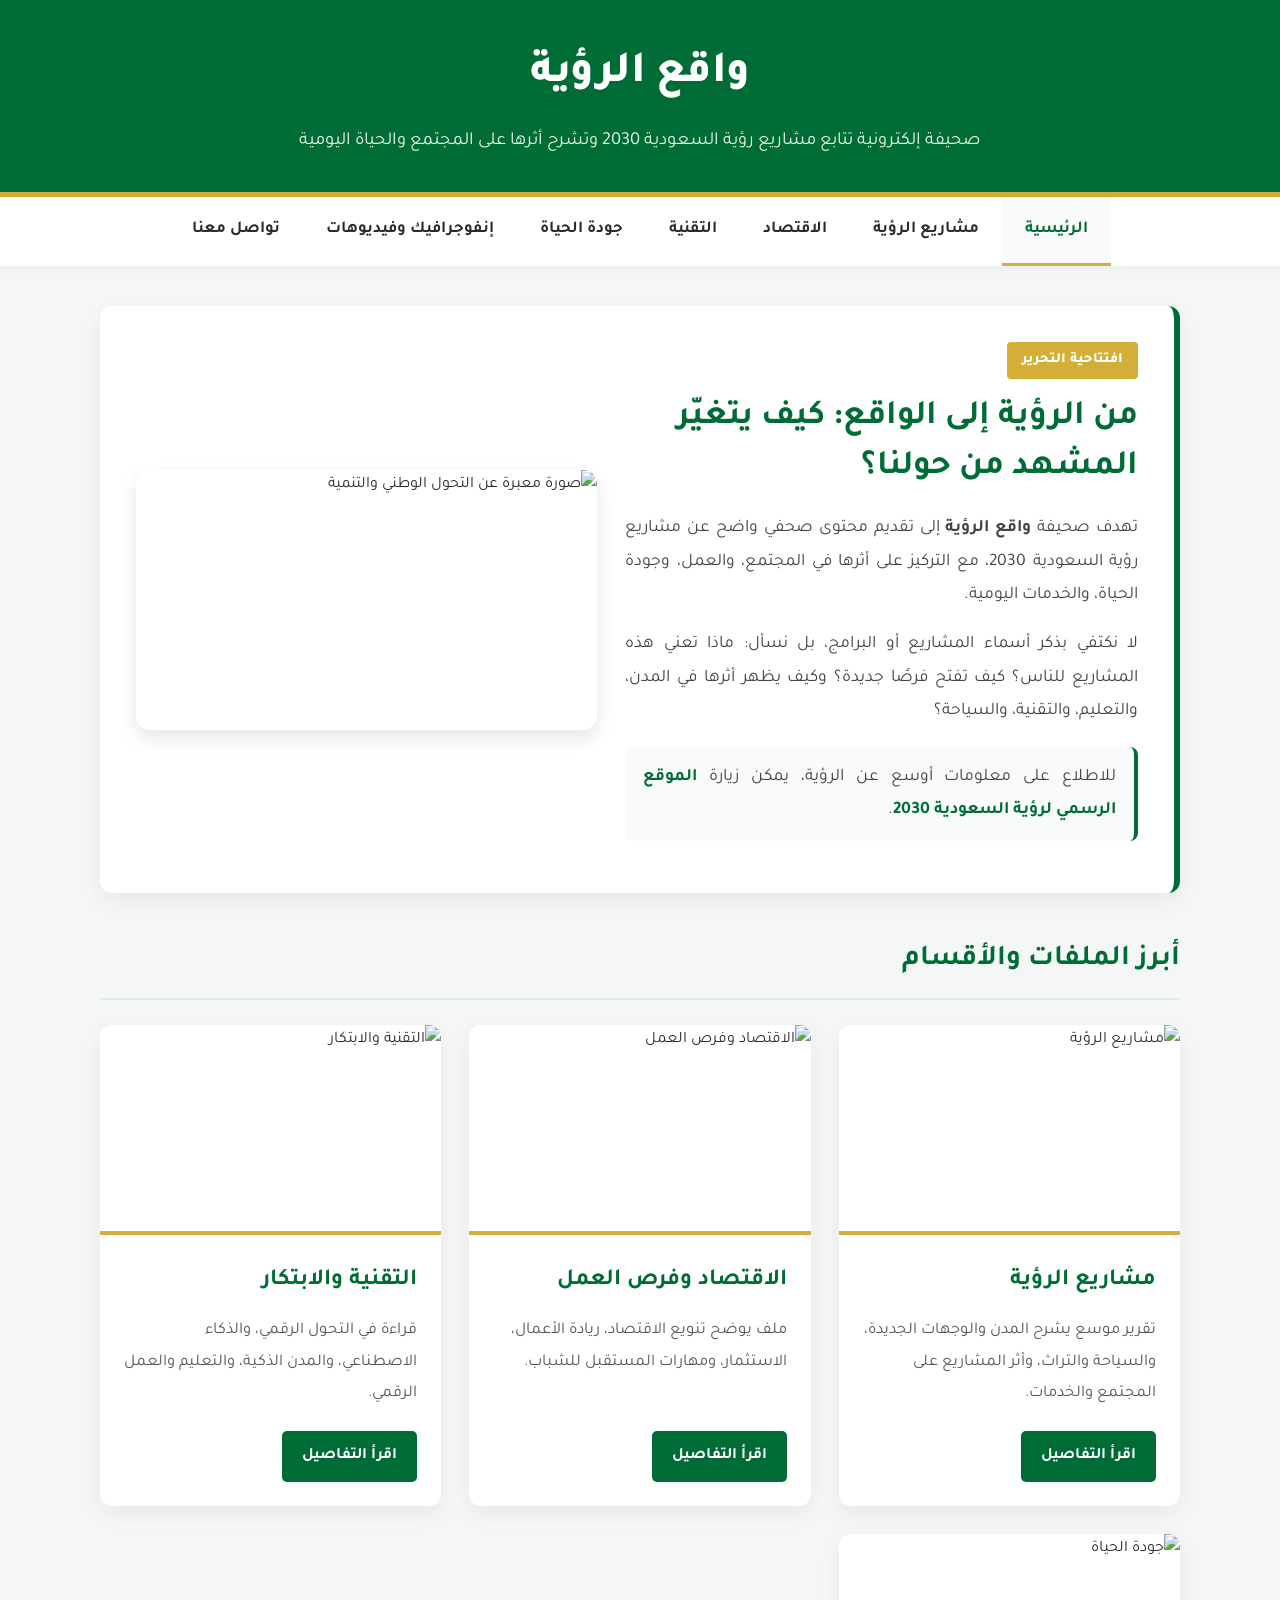
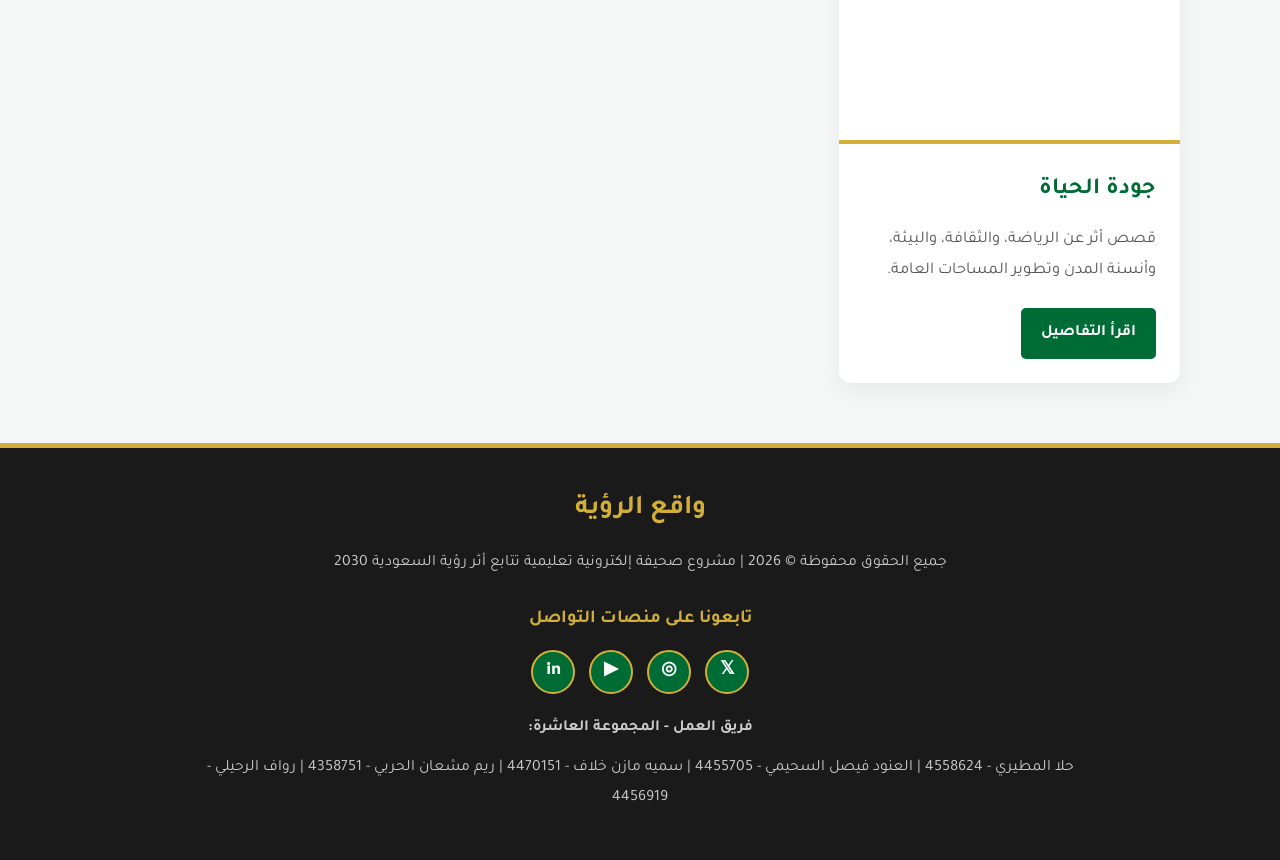
==== commit bec967ab: "Rename index-1.html to index.html" ====
--- a/index.html
+++ b/index.html
@@ -20,6 +20,7 @@
             <li><a href="economy.html">الاقتصاد</a></li>
             <li><a href="technology.html">التقنية</a></li>
             <li><a href="quality.html">جودة الحياة</a></li>
+            <li><a href="media.html">إنفوجرافيك وفيديوهات</a></li>
             <li><a href="contact.html">تواصل معنا</a></li>
         </ul>
     </nav>
@@ -30,18 +31,11 @@
                 <div>
                     <span class="editorial-label">افتتاحية التحرير</span>
                     <h2>من الرؤية إلى الواقع: كيف يتغيّر المشهد من حولنا؟</h2>
-                    <p>
-                        تهدف صحيفة <strong>واقع الرؤية</strong> إلى تقديم محتوى صحفي واضح عن مشاريع رؤية السعودية 2030، مع التركيز على أثرها في المجتمع، والعمل، وجودة الحياة، والخدمات اليومية.
-                    </p>
-                    <p>
-                        لا نكتفي بذكر أسماء المشاريع أو البرامج، بل نسأل: ماذا تعني هذه المشاريع للناس؟ كيف تفتح فرصًا جديدة؟ وكيف يظهر أثرها في المدن، والتعليم، والتقنية، والسياحة؟
-                    </p>
-                    <p class="source-note">
-                        للاطلاع على معلومات أوسع عن الرؤية، يمكن زيارة
-                        <a href="https://www.vision2030.gov.sa/ar/overview" target="_blank" rel="noopener noreferrer">الموقع الرسمي لرؤية السعودية 2030</a>.
-                    </p>
+                    <p>تهدف صحيفة <strong>واقع الرؤية</strong> إلى تقديم محتوى صحفي واضح عن مشاريع رؤية السعودية 2030، مع التركيز على أثرها في المجتمع، والعمل، وجودة الحياة، والخدمات اليومية.</p>
+                    <p>لا نكتفي بذكر أسماء المشاريع أو البرامج، بل نسأل: ماذا تعني هذه المشاريع للناس؟ كيف تفتح فرصًا جديدة؟ وكيف يظهر أثرها في المدن، والتعليم، والتقنية، والسياحة؟</p>
+                    <p class="source-note">للاطلاع على معلومات أوسع عن الرؤية، يمكن زيارة <a href="https://www.vision2030.gov.sa/ar/overview" target="_blank" rel="noopener noreferrer">الموقع الرسمي لرؤية السعودية 2030</a>.</p>
                 </div>
-                <img src="data:image/svg+xml;charset=UTF-8,%3Csvg%20xmlns%3D%22http%3A//www.w3.org/2000/svg%22%20width%3D%221200%22%20height%3D%22520%22%20viewBox%3D%220%200%201200%20520%22%3E%0A%3Cdefs%3E%0A%3ClinearGradient%20id%3D%22g%22%20x1%3D%220%22%20x2%3D%221%22%20y1%3D%220%22%20y2%3D%221%22%3E%3Cstop%20stop-color%3D%22%23006C35%22/%3E%3Cstop%20offset%3D%221%22%20stop-color%3D%22%23D4AF37%22/%3E%3C/linearGradient%3E%0A%3CradialGradient%20id%3D%22r%22%20cx%3D%2272%25%22%20cy%3D%2235%25%22%20r%3D%2260%25%22%3E%3Cstop%20stop-color%3D%22%23ffffff%22%20stop-opacity%3D%22.28%22/%3E%3Cstop%20offset%3D%221%22%20stop-color%3D%22%23ffffff%22%20stop-opacity%3D%220%22/%3E%3C/radialGradient%3E%0A%3C/defs%3E%0A%3Crect%20width%3D%221200%22%20height%3D%22520%22%20fill%3D%22url%28%23g%29%22/%3E%0A%3Crect%20width%3D%221200%22%20height%3D%22520%22%20fill%3D%22url%28%23r%29%22/%3E%0A%3Cpath%20d%3D%22M0%20420%20C210%20350%20350%20455%20560%20385%20C770%20315%20960%20320%201200%20245%20L1200%20520%20L0%20520Z%22%20fill%3D%22%230b3d2e%22%20opacity%3D%22.35%22/%3E%0A%3Cg%20opacity%3D%22.28%22%20fill%3D%22none%22%20stroke%3D%22%23fff%22%20stroke-width%3D%223%22%3E%0A%3Cpath%20d%3D%22M150%20385%20L150%20220%20L245%20220%20L245%20385%22/%3E%0A%3Cpath%20d%3D%22M305%20385%20L305%20150%20L410%20150%20L410%20385%22/%3E%0A%3Cpath%20d%3D%22M475%20385%20L475%20200%20L585%20200%20L585%20385%22/%3E%0A%3Cpath%20d%3D%22M650%20385%20L650%20120%20L770%20120%20L770%20385%22/%3E%0A%3Cpath%20d%3D%22M835%20385%20L835%20185%20L940%20185%20L940%20385%22/%3E%0A%3C/g%3E%0A%3Ccircle%20cx%3D%221000%22%20cy%3D%22150%22%20r%3D%2288%22%20fill%3D%22%23fff%22%20opacity%3D%22.12%22/%3E%0A%3Ccircle%20cx%3D%221040%22%20cy%3D%22190%22%20r%3D%2238%22%20fill%3D%22%23fff%22%20opacity%3D%22.10%22/%3E%0A%3C/svg%3E" alt="صورة معبرة عن التحول الوطني والتنمية" class="intro-image">
+                <img src="images/quality.svg" alt="صورة معبرة عن التحول الوطني والتنمية" class="intro-image">
             </div>
         </section>
 
@@ -49,37 +43,37 @@
 
         <section class="cards-grid">
             <article class="card">
-                <img src="data:image/svg+xml;charset=UTF-8,%3Csvg%20xmlns%3D%22http%3A//www.w3.org/2000/svg%22%20width%3D%22900%22%20height%3D%22520%22%20viewBox%3D%220%200%20900%20520%22%3E%0A%3Cdefs%3E%3ClinearGradient%20id%3D%22g%22%20x1%3D%220%22%20x2%3D%221%22%20y1%3D%220%22%20y2%3D%221%22%3E%3Cstop%20stop-color%3D%22%23e9f3ee%22/%3E%3Cstop%20offset%3D%221%22%20stop-color%3D%22%23b7d8c7%22/%3E%3C/linearGradient%3E%3C/defs%3E%0A%3Crect%20width%3D%22900%22%20height%3D%22520%22%20fill%3D%22url%28%23g%29%22/%3E%0A%3Cpath%20d%3D%22M80%20435%20L80%20200%20L190%20140%20L300%20200%20L300%20435Z%22%20fill%3D%22%23006C35%22%20opacity%3D%22.88%22/%3E%0A%3Cpath%20d%3D%22M340%20435%20L340%20155%20L470%2090%20L600%20155%20L600%20435Z%22%20fill%3D%22%230b3d2e%22%20opacity%3D%22.86%22/%3E%0A%3Cpath%20d%3D%22M635%20435%20L635%20230%20L740%20178%20L845%20230%20L845%20435Z%22%20fill%3D%22%23D4AF37%22%20opacity%3D%22.86%22/%3E%0A%3Cg%20fill%3D%22%23fff%22%20opacity%3D%22.65%22%3E%3Crect%20x%3D%22120%22%20y%3D%22225%22%20width%3D%2235%22%20height%3D%2235%22/%3E%3Crect%20x%3D%22195%22%20y%3D%22225%22%20width%3D%2235%22%20height%3D%2235%22/%3E%3Crect%20x%3D%22400%22%20y%3D%22185%22%20width%3D%2240%22%20height%3D%2240%22/%3E%3Crect%20x%3D%22500%22%20y%3D%22185%22%20width%3D%2240%22%20height%3D%2240%22/%3E%3Crect%20x%3D%22680%22%20y%3D%22255%22%20width%3D%2235%22%20height%3D%2235%22/%3E%3Crect%20x%3D%22760%22%20y%3D%22255%22%20width%3D%2235%22%20height%3D%2235%22/%3E%3C/g%3E%0A%3Cpath%20d%3D%22M0%20445%20C160%20405%20255%20470%20420%20425%20C600%20378%20720%20430%20900%20390%20L900%20520%20L0%20520Z%22%20fill%3D%22%23006C35%22%20opacity%3D%22.25%22/%3E%0A%3C/svg%3E" alt="مشاريع الرؤية" class="card-img">
+                <img src="images/tourism.svg" alt="مشاريع الرؤية" class="card-img">
                 <div class="card-content">
                     <h3>مشاريع الرؤية</h3>
-                    <p>تقرير يشرح كيف تسهم المشاريع الكبرى في تطوير المدن، وتنشيط السياحة، وخلق فرص جديدة للمجتمع.</p>
+                    <p>تقرير موسع يشرح المدن والوجهات الجديدة، والسياحة والتراث، وأثر المشاريع على المجتمع والخدمات.</p>
                     <a href="projects.html" class="read-more">اقرأ التفاصيل</a>
                 </div>
             </article>
 
             <article class="card">
-                <img src="data:image/svg+xml;charset=UTF-8,%3Csvg%20xmlns%3D%22http%3A//www.w3.org/2000/svg%22%20width%3D%22900%22%20height%3D%22520%22%20viewBox%3D%220%200%20900%20520%22%3E%0A%3Crect%20width%3D%22900%22%20height%3D%22520%22%20fill%3D%22%23f6f8f7%22/%3E%0A%3Crect%20x%3D%2290%22%20y%3D%2290%22%20width%3D%22720%22%20height%3D%22340%22%20rx%3D%2224%22%20fill%3D%22%23fff%22%20stroke%3D%22%23dfe8e2%22/%3E%0A%3Cpath%20d%3D%22M150%20360%20L270%20285%20L390%20315%20L520%20215%20L650%20245%20L750%20150%22%20fill%3D%22none%22%20stroke%3D%22%23006C35%22%20stroke-width%3D%2216%22%20stroke-linecap%3D%22round%22%20stroke-linejoin%3D%22round%22/%3E%0A%3Ccircle%20cx%3D%22270%22%20cy%3D%22285%22%20r%3D%2218%22%20fill%3D%22%23D4AF37%22/%3E%3Ccircle%20cx%3D%22520%22%20cy%3D%22215%22%20r%3D%2218%22%20fill%3D%22%23D4AF37%22/%3E%3Ccircle%20cx%3D%22750%22%20cy%3D%22150%22%20r%3D%2218%22%20fill%3D%22%23D4AF37%22/%3E%0A%3Cg%20fill%3D%22%23dcebe3%22%3E%3Crect%20x%3D%22150%22%20y%3D%22390%22%20width%3D%2280%22%20height%3D%2215%22%20rx%3D%228%22/%3E%3Crect%20x%3D%22260%22%20y%3D%22390%22%20width%3D%2280%22%20height%3D%2215%22%20rx%3D%228%22/%3E%3Crect%20x%3D%22370%22%20y%3D%22390%22%20width%3D%2280%22%20height%3D%2215%22%20rx%3D%228%22/%3E%3Crect%20x%3D%22480%22%20y%3D%22390%22%20width%3D%2280%22%20height%3D%2215%22%20rx%3D%228%22/%3E%3C/g%3E%0A%3C/svg%3E" alt="الاقتصاد وفرص العمل" class="card-img">
+                <img src="images/hero.svg" alt="الاقتصاد وفرص العمل" class="card-img">
                 <div class="card-content">
                     <h3>الاقتصاد وفرص العمل</h3>
-                    <p>ملف يوضح أثر تنويع الاقتصاد على سوق العمل، وريادة الأعمال، والفرص المتاحة للشباب.</p>
+                    <p>ملف يوضح تنويع الاقتصاد، ريادة الأعمال، الاستثمار، ومهارات المستقبل للشباب.</p>
                     <a href="economy.html" class="read-more">اقرأ التفاصيل</a>
                 </div>
             </article>
 
             <article class="card">
-                <img src="data:image/svg+xml;charset=UTF-8,%3Csvg%20xmlns%3D%22http%3A//www.w3.org/2000/svg%22%20width%3D%22900%22%20height%3D%22520%22%20viewBox%3D%220%200%20900%20520%22%3E%0A%3Cdefs%3E%3ClinearGradient%20id%3D%22g%22%20x1%3D%220%22%20x2%3D%221%22%3E%3Cstop%20stop-color%3D%22%230b3d2e%22/%3E%3Cstop%20offset%3D%221%22%20stop-color%3D%22%23006C35%22/%3E%3C/linearGradient%3E%3C/defs%3E%0A%3Crect%20width%3D%22900%22%20height%3D%22520%22%20fill%3D%22url%28%23g%29%22/%3E%0A%3Cg%20stroke%3D%22%23D4AF37%22%20stroke-width%3D%224%22%20opacity%3D%22.75%22%20fill%3D%22none%22%3E%0A%3Cpath%20d%3D%22M165%20260%20H310%20M590%20260%20H735%20M450%20105%20V215%20M450%20305%20V415%22/%3E%0A%3Cpath%20d%3D%22M255%20160%20L350%20220%20M645%20160%20L550%20220%20M255%20360%20L350%20300%20M645%20360%20L550%20300%22/%3E%0A%3C/g%3E%0A%3Ccircle%20cx%3D%22450%22%20cy%3D%22260%22%20r%3D%2292%22%20fill%3D%22%23fff%22%20opacity%3D%22.12%22%20stroke%3D%22%23fff%22%20stroke-width%3D%224%22/%3E%0A%3Ccircle%20cx%3D%22450%22%20cy%3D%22260%22%20r%3D%2242%22%20fill%3D%22%23D4AF37%22%20opacity%3D%22.9%22/%3E%0A%3Cg%20fill%3D%22%23fff%22%3E%3Ccircle%20cx%3D%22165%22%20cy%3D%22260%22%20r%3D%2218%22/%3E%3Ccircle%20cx%3D%22735%22%20cy%3D%22260%22%20r%3D%2218%22/%3E%3Ccircle%20cx%3D%22450%22%20cy%3D%22105%22%20r%3D%2218%22/%3E%3Ccircle%20cx%3D%22450%22%20cy%3D%22415%22%20r%3D%2218%22/%3E%3Ccircle%20cx%3D%22255%22%20cy%3D%22160%22%20r%3D%2214%22/%3E%3Ccircle%20cx%3D%22645%22%20cy%3D%22160%22%20r%3D%2214%22/%3E%3Ccircle%20cx%3D%22255%22%20cy%3D%22360%22%20r%3D%2214%22/%3E%3Ccircle%20cx%3D%22645%22%20cy%3D%22360%22%20r%3D%2214%22/%3E%3C/g%3E%0A%3C/svg%3E" alt="التقنية والابتكار" class="card-img">
+                <img src="images/technology.svg" alt="التقنية والابتكار" class="card-img">
                 <div class="card-content">
                     <h3>التقنية والابتكار</h3>
-                    <p>قراءة في التحول الرقمي، والذكاء الاصطناعي، والخدمات الإلكترونية التي أصبحت جزءًا من الحياة اليومية.</p>
+                    <p>قراءة في التحول الرقمي، والذكاء الاصطناعي، والمدن الذكية، والتعليم والعمل الرقمي.</p>
                     <a href="technology.html" class="read-more">اقرأ التفاصيل</a>
                 </div>
             </article>
 
             <article class="card">
-                <img src="data:image/svg+xml;charset=UTF-8,%3Csvg%20xmlns%3D%22http%3A//www.w3.org/2000/svg%22%20width%3D%22900%22%20height%3D%22520%22%20viewBox%3D%220%200%20900%20520%22%3E%0A%3Crect%20width%3D%22900%22%20height%3D%22520%22%20fill%3D%22%23eef7f1%22/%3E%0A%3Ccircle%20cx%3D%22720%22%20cy%3D%22115%22%20r%3D%2264%22%20fill%3D%22%23D4AF37%22%20opacity%3D%22.85%22/%3E%0A%3Cpath%20d%3D%22M0%20385%20C150%20325%20270%20390%20420%20340%20C575%20288%20695%20330%20900%20260%20L900%20520%20L0%20520Z%22%20fill%3D%22%23006C35%22%20opacity%3D%22.38%22/%3E%0A%3Cpath%20d%3D%22M0%20430%20C160%20375%20300%20450%20470%20390%20C630%20335%20750%20385%20900%20330%20L900%20520%20L0%20520Z%22%20fill%3D%22%23006C35%22%20opacity%3D%22.55%22/%3E%0A%3Cg%20fill%3D%22%230b3d2e%22%20opacity%3D%22.9%22%3E%0A%3Cpath%20d%3D%22M190%20342%20C215%20270%20260%20245%20290%20342%20Z%22/%3E%0A%3Crect%20x%3D%22235%22%20y%3D%22310%22%20width%3D%2216%22%20height%3D%2290%22%20rx%3D%228%22/%3E%0A%3Cpath%20d%3D%22M420%20350%20C450%20255%20515%20230%20545%20350%20Z%22/%3E%0A%3Crect%20x%3D%22475%22%20y%3D%22310%22%20width%3D%2218%22%20height%3D%22100%22%20rx%3D%229%22/%3E%0A%3C/g%3E%0A%3Cpath%20d%3D%22M120%20435%20H780%22%20stroke%3D%22%23fff%22%20stroke-width%3D%2210%22%20stroke-linecap%3D%22round%22%20opacity%3D%22.7%22/%3E%0A%3C/svg%3E" alt="جودة الحياة" class="card-img">
+                <img src="images/impact.svg" alt="جودة الحياة" class="card-img">
                 <div class="card-content">
                     <h3>جودة الحياة</h3>
-                    <p>قصص أثر عن الرياضة، والثقافة، والمساحات الخضراء، وتحسين المدن لتكون أقرب لاحتياجات الإنسان.</p>
+                    <p>قصص أثر عن الرياضة، والثقافة، والبيئة، وأنسنة المدن وتطوير المساحات العامة.</p>
                     <a href="quality.html" class="read-more">اقرأ التفاصيل</a>
                 </div>
             </article>
@@ -91,30 +85,13 @@
         <h3>واقع الرؤية</h3>
         <p>جميع الحقوق محفوظة &copy; 2026 | مشروع صحيفة إلكترونية تعليمية تتابع أثر رؤية السعودية 2030</p>
 
-        <div class="footer-sources">
-            <h4>المصادر والمراجع</h4>
-            <ul>
-                <li><a href="https://www.vision2030.gov.sa/ar/overview" target="_blank" rel="noopener noreferrer">الموقع الرسمي لرؤية السعودية 2030</a></li>
-                <li><a href="https://www.pif.gov.sa/ar/" target="_blank" rel="noopener noreferrer">صندوق الاستثمارات العامة</a></li>
-                <li><a href="https://www.sgi.gov.sa/ar/" target="_blank" rel="noopener noreferrer">مبادرة السعودية الخضراء</a></li>
-            </ul>
-        </div>
-
         <div class="social-section">
             <h4>تابعونا على منصات التواصل</h4>
             <div class="social-links">
-                <a href="https://x.com/" target="_blank" rel="noopener noreferrer" aria-label="منصة إكس" title="إكس">
-                    <span class="social-icon">𝕏</span>
-                </a>
-                <a href="https://www.instagram.com/" target="_blank" rel="noopener noreferrer" aria-label="إنستغرام" title="إنستغرام">
-                    <span class="social-icon">◎</span>
-                </a>
-                <a href="https://www.youtube.com/" target="_blank" rel="noopener noreferrer" aria-label="يوتيوب" title="يوتيوب">
-                    <span class="social-icon">▶</span>
-                </a>
-                <a href="https://www.linkedin.com/" target="_blank" rel="noopener noreferrer" aria-label="لينكدإن" title="لينكدإن">
-                    <span class="social-icon">in</span>
-                </a>
+                <a href="https://x.com/" target="_blank" rel="noopener noreferrer" aria-label="منصة إكس" title="إكس"><span class="social-icon">𝕏</span></a>
+                <a href="https://www.instagram.com/" target="_blank" rel="noopener noreferrer" aria-label="إنستغرام" title="إنستغرام"><span class="social-icon">◎</span></a>
+                <a href="https://www.youtube.com/" target="_blank" rel="noopener noreferrer" aria-label="يوتيوب" title="يوتيوب"><span class="social-icon">▶</span></a>
+                <a href="https://www.linkedin.com/" target="_blank" rel="noopener noreferrer" aria-label="لينكدإن" title="لينكدإن"><span class="social-icon">in</span></a>
             </div>
         </div>
 
@@ -124,6 +101,5 @@
         </div>
     </footer>
 
-
 </body>
 </html>
--- a/style.css
+++ b/style.css
@@ -0,0 +1,406 @@
+@import url('https://fonts.googleapis.com/css2?family=Tajawal:wght@400;500;700;800&display=swap');
+
+:root {
+    --primary-color: #006C35;
+    --secondary-color: #D4AF37;
+    --text-dark: #2B2B2B;
+    --text-light: #555555;
+    --bg-page: #F4F7F6;
+    --bg-white: #FFFFFF;
+    --border-color: #E2E8F0;
+    --shadow: 0 8px 22px rgba(0,0,0,0.06);
+    --transition-speed: 0.3s;
+}
+
+* { margin: 0; padding: 0; box-sizing: border-box; font-family: 'Tajawal', Tahoma, Arial, sans-serif; }
+
+body {
+    background-color: var(--bg-page);
+    color: var(--text-dark);
+    line-height: 1.9;
+    direction: rtl;
+    text-align: right;
+    font-size: 16px;
+}
+
+a { text-decoration: none; color: var(--primary-color); transition: color var(--transition-speed) ease; font-weight: 700; }
+a:hover { color: var(--secondary-color); }
+
+header {
+    background-color: var(--primary-color);
+    color: var(--bg-white);
+    padding: 32px 5%;
+    text-align: center;
+    border-bottom: 5px solid var(--secondary-color);
+    box-shadow: 0 4px 6px rgba(0,0,0,0.1);
+}
+
+header h1 { font-size: 2.8rem; font-weight: 800; margin-bottom: 8px; letter-spacing: -0.5px; }
+header p { font-size: 1.15rem; color: #E8F5E9; }
+
+nav {
+    background-color: var(--bg-white);
+    box-shadow: 0 2px 10px rgba(0,0,0,0.05);
+    position: sticky;
+    top: 0;
+    z-index: 1000;
+}
+
+nav ul { list-style: none; display: flex; justify-content: center; flex-wrap: wrap; }
+nav ul li a {
+    display: block;
+    color: var(--text-dark);
+    font-weight: 700;
+    font-size: 1.05rem;
+    padding: 17px 23px;
+    border-bottom: 3px solid transparent;
+}
+
+nav ul li a:hover,
+nav ul li a.active {
+    color: var(--primary-color);
+    background-color: #F9FAFB;
+    border-bottom: 3px solid var(--secondary-color);
+}
+
+main { max-width: 1120px; margin: 40px auto; padding: 0 20px; }
+
+.editorial-intro,
+.article-content,
+.contact-container {
+    background-color: var(--bg-white);
+    padding: 36px;
+    border-radius: 12px;
+    box-shadow: var(--shadow);
+}
+
+.editorial-intro { margin-bottom: 40px; border-right: 6px solid var(--primary-color); }
+
+.intro-layout { display: grid; grid-template-columns: 1fr 0.9fr; gap: 28px; align-items: center; }
+
+.intro-image,
+.article-content img,
+.card-img,
+.topic-image {
+    width: 100%;
+    display: block;
+    object-fit: cover;
+}
+
+.intro-image {
+    border-radius: 14px;
+    min-height: 260px;
+    box-shadow: 0 8px 18px rgba(0,0,0,0.10);
+}
+
+.editorial-label {
+    display: inline-block;
+    background-color: var(--secondary-color);
+    color: var(--bg-white);
+    padding: 5px 15px;
+    border-radius: 4px;
+    font-size: 0.9rem;
+    font-weight: 800;
+    margin-bottom: 15px;
+}
+
+.editorial-intro h2 { color: var(--primary-color); font-size: 2.15rem; margin-bottom: 18px; line-height: 1.45; }
+
+.editorial-intro p,
+.article-content p {
+    font-size: 1.1rem;
+    color: #444;
+    margin-bottom: 16px;
+    text-align: justify;
+}
+
+.section-title { color: var(--primary-color); border-bottom: 2px solid var(--border-color); padding-bottom: 10px; margin: 38px 0 25px; font-size: 1.8rem; }
+
+.cards-grid { display: grid; grid-template-columns: repeat(auto-fit, minmax(260px, 1fr)); gap: 28px; margin-top: 20px; }
+
+.card {
+    background-color: var(--bg-white);
+    border-radius: 12px;
+    overflow: hidden;
+    box-shadow: var(--shadow);
+    transition: transform var(--transition-speed) ease, box-shadow var(--transition-speed) ease;
+    display: flex;
+    flex-direction: column;
+}
+
+.card:hover { transform: translateY(-6px); box-shadow: 0 12px 25px rgba(0,0,0,0.10); }
+.card-img { height: 210px; border-bottom: 4px solid var(--secondary-color); }
+
+.card-content { padding: 24px; flex-grow: 1; display: flex; flex-direction: column; }
+.card-content h3 { color: var(--primary-color); margin-bottom: 12px; font-size: 1.45rem; }
+.card-content p { color: var(--text-light); margin-bottom: 22px; font-size: 1.03rem; flex-grow: 1; }
+
+.read-more {
+    display: inline-block;
+    background-color: var(--primary-color);
+    color: var(--bg-white);
+    padding: 10px 20px;
+    border-radius: 5px;
+    font-weight: bold;
+    text-align: center;
+    align-self: flex-start;
+}
+
+.read-more:hover { background-color: var(--secondary-color); color: var(--bg-white); }
+
+.article-header { text-align: center; margin-bottom: 34px; }
+.article-header h1 { color: var(--primary-color); font-size: 2.65rem; margin: 10px auto 12px; max-width: 850px; }
+.article-lead { max-width: 820px; margin: 0 auto; color: var(--text-light); font-size: 1.1rem; }
+
+.article-main-image {
+    max-height: 470px;
+    border-radius: 12px;
+    margin: 25px 0 35px;
+    box-shadow: 0 4px 10px rgba(0,0,0,0.08);
+}
+
+.topic-block {
+    padding: 26px 0;
+    border-top: 1px solid var(--border-color);
+}
+
+.topic-block:first-of-type { border-top: none; }
+
+.topic-block h3 {
+    color: var(--primary-color);
+    margin-bottom: 14px;
+    font-size: 1.55rem;
+    border-right: 4px solid var(--secondary-color);
+    padding-right: 14px;
+}
+
+.topic-image {
+    height: 240px;
+    border-radius: 12px;
+    margin: 12px 0 20px;
+    box-shadow: 0 4px 14px rgba(0,0,0,0.08);
+}
+
+.sub-heading {
+    color: var(--secondary-color);
+    font-size: 1.12rem;
+    margin: 14px 0 6px;
+    font-weight: 800;
+}
+
+.key-points {
+    background: #f8fbf9;
+    border: 1px solid var(--border-color);
+    border-right: 4px solid var(--secondary-color);
+    padding: 14px 20px;
+    border-radius: 8px;
+    margin: 14px 0;
+}
+
+.key-points li {
+    margin-right: 18px;
+    color: var(--text-light);
+}
+
+.source-note {
+    background: #f8fbf9;
+    border-right: 4px solid var(--primary-color);
+    padding: 14px 18px;
+    border-radius: 8px;
+    color: var(--text-light);
+    margin: 18px 0;
+}
+
+.contact-container { max-width: 840px; margin: 0 auto; }
+.form-group { margin-bottom: 24px; }
+.form-group label { display: block; margin-bottom: 10px; font-weight: 700; color: var(--primary-color); }
+
+.form-group input,
+.form-group textarea {
+    width: 100%;
+    padding: 15px;
+    border: 1px solid var(--border-color);
+    border-radius: 6px;
+    font-size: 1rem;
+    background-color: #FDFDFD;
+}
+
+.form-group input:focus,
+.form-group textarea:focus { outline: none; border-color: var(--secondary-color); background-color: var(--bg-white); }
+
+.submit-btn {
+    background-color: var(--primary-color);
+    color: var(--bg-white);
+    border: none;
+    padding: 15px 40px;
+    font-size: 1.15rem;
+    font-weight: bold;
+    border-radius: 6px;
+    cursor: pointer;
+    width: 100%;
+}
+
+.submit-btn:hover { background-color: var(--secondary-color); }
+
+.team-section { margin-top: 54px; padding-top: 36px; border-top: 2px dashed var(--border-color); text-align: center; }
+.team-section h3 { color: var(--primary-color); margin-bottom: 10px; font-size: 1.8rem; }
+.team-desc { color: var(--text-light); margin-bottom: 24px; }
+
+.team-list { list-style: none; display: flex; justify-content: center; flex-wrap: wrap; gap: 14px; }
+.team-list li {
+    background-color: #F0F4F8;
+    color: var(--primary-color);
+    padding: 12px 24px;
+    border-radius: 26px;
+    font-weight: 700;
+    font-size: 1.05rem;
+    border: 1px solid rgba(0, 108, 53, 0.1);
+}
+
+.team-list li span { display: block; color: var(--text-light); font-size: 0.92rem; font-weight: 500; margin-top: 4px; }
+
+footer {
+    background-color: #1A1A1A;
+    color: var(--bg-white);
+    text-align: center;
+    padding: 36px 20px;
+    margin-top: 60px;
+    border-top: 5px solid var(--secondary-color);
+}
+
+footer h3 { color: var(--secondary-color); margin-bottom: 14px; font-size: 1.7rem; }
+footer p { color: #CCCCCC; margin-bottom: 10px; font-size: 0.98rem; }
+
+.footer-sources,
+.social-section { margin: 24px auto 0; max-width: 760px; }
+
+.footer-sources h4,
+.social-section h4 { color: var(--secondary-color); margin-bottom: 12px; font-size: 1.15rem; }
+
+.footer-sources ul { list-style: none; display: flex; justify-content: center; flex-wrap: wrap; gap: 12px; }
+.footer-sources li { background: rgba(255,255,255,0.08); border: 1px solid rgba(255,255,255,0.12); border-radius: 999px; padding: 8px 14px; }
+.footer-sources a { color: #f2f2f2; font-weight: 600; }
+.footer-sources a:hover { color: var(--secondary-color); }
+
+.social-links { display: flex; justify-content: center; gap: 14px; flex-wrap: wrap; }
+.social-links a {
+    width: 44px;
+    height: 44px;
+    border-radius: 50%;
+    background: var(--primary-color);
+    color: #ffffff;
+    border: 2px solid var(--secondary-color);
+    display: inline-flex;
+    align-items: center;
+    justify-content: center;
+    transition: transform 0.25s ease, background-color 0.25s ease;
+}
+
+.social-links a:hover { transform: translateY(-4px); background: var(--secondary-color); color: #1A1A1A; }
+.social-icon { font-size: 1.15rem; font-weight: 800; line-height: 1; }
+
+.footer-team { margin: 20px auto 0; max-width: 900px; font-size: 0.93rem; color: #999999; }
+
+@media (max-width: 768px) {
+    header h1 { font-size: 2.2rem; }
+    nav ul li a { padding: 12px 14px; font-size: 0.98rem; }
+    main { margin: 28px auto; padding: 0 14px; }
+    .intro-layout { grid-template-columns: 1fr; }
+    .editorial-intro, .article-content, .contact-container { padding: 24px; }
+    .editorial-intro h2 { font-size: 1.75rem; }
+    .article-header h1 { font-size: 2.1rem; }
+    .topic-block h3 { font-size: 1.35rem; }
+    .topic-image { height: 190px; }
+    .footer-sources ul { flex-direction: column; align-items: center; }
+}
+
+
+.infographic-grid,
+.video-grid {
+    display: grid;
+    grid-template-columns: repeat(auto-fit, minmax(210px, 1fr));
+    gap: 18px;
+    margin-top: 20px;
+}
+
+.info-box,
+.video-card {
+    background: #f8fbf9;
+    border: 1px solid var(--border-color);
+    border-radius: 14px;
+    padding: 20px;
+    box-shadow: var(--shadow);
+}
+
+.info-box strong {
+    display: block;
+    color: var(--primary-color);
+    font-size: 1.35rem;
+    margin-bottom: 8px;
+}
+
+.info-box span {
+    color: var(--text-light);
+}
+
+.video-card {
+    text-align: center;
+}
+
+.play-circle {
+    width: 56px;
+    height: 56px;
+    border-radius: 50%;
+    background: var(--secondary-color);
+    color: #1A1A1A;
+    display: inline-flex;
+    align-items: center;
+    justify-content: center;
+    font-weight: 800;
+    margin-bottom: 14px;
+}
+
+.video-card h4 {
+    color: var(--primary-color);
+    font-size: 1.2rem;
+    margin-bottom: 10px;
+}
+
+.video-card p {
+    text-align: center;
+    font-size: 1rem;
+    color: var(--text-light);
+}
+
+.references-section {
+    background: var(--bg-white);
+    margin: 34px auto 0;
+    padding: 28px;
+    border-radius: 12px;
+    box-shadow: var(--shadow);
+    border-right: 6px solid var(--secondary-color);
+    max-width: 840px;
+}
+
+.references-section h2 {
+    color: var(--primary-color);
+    margin-bottom: 12px;
+}
+
+.references-section p {
+    color: var(--text-light);
+    margin-bottom: 14px;
+}
+
+.references-section ul {
+    list-style: none;
+    display: grid;
+    gap: 10px;
+}
+
+.references-section li {
+    background: #f8fbf9;
+    border: 1px solid var(--border-color);
+    padding: 12px 14px;
+    border-radius: 8px;
+}
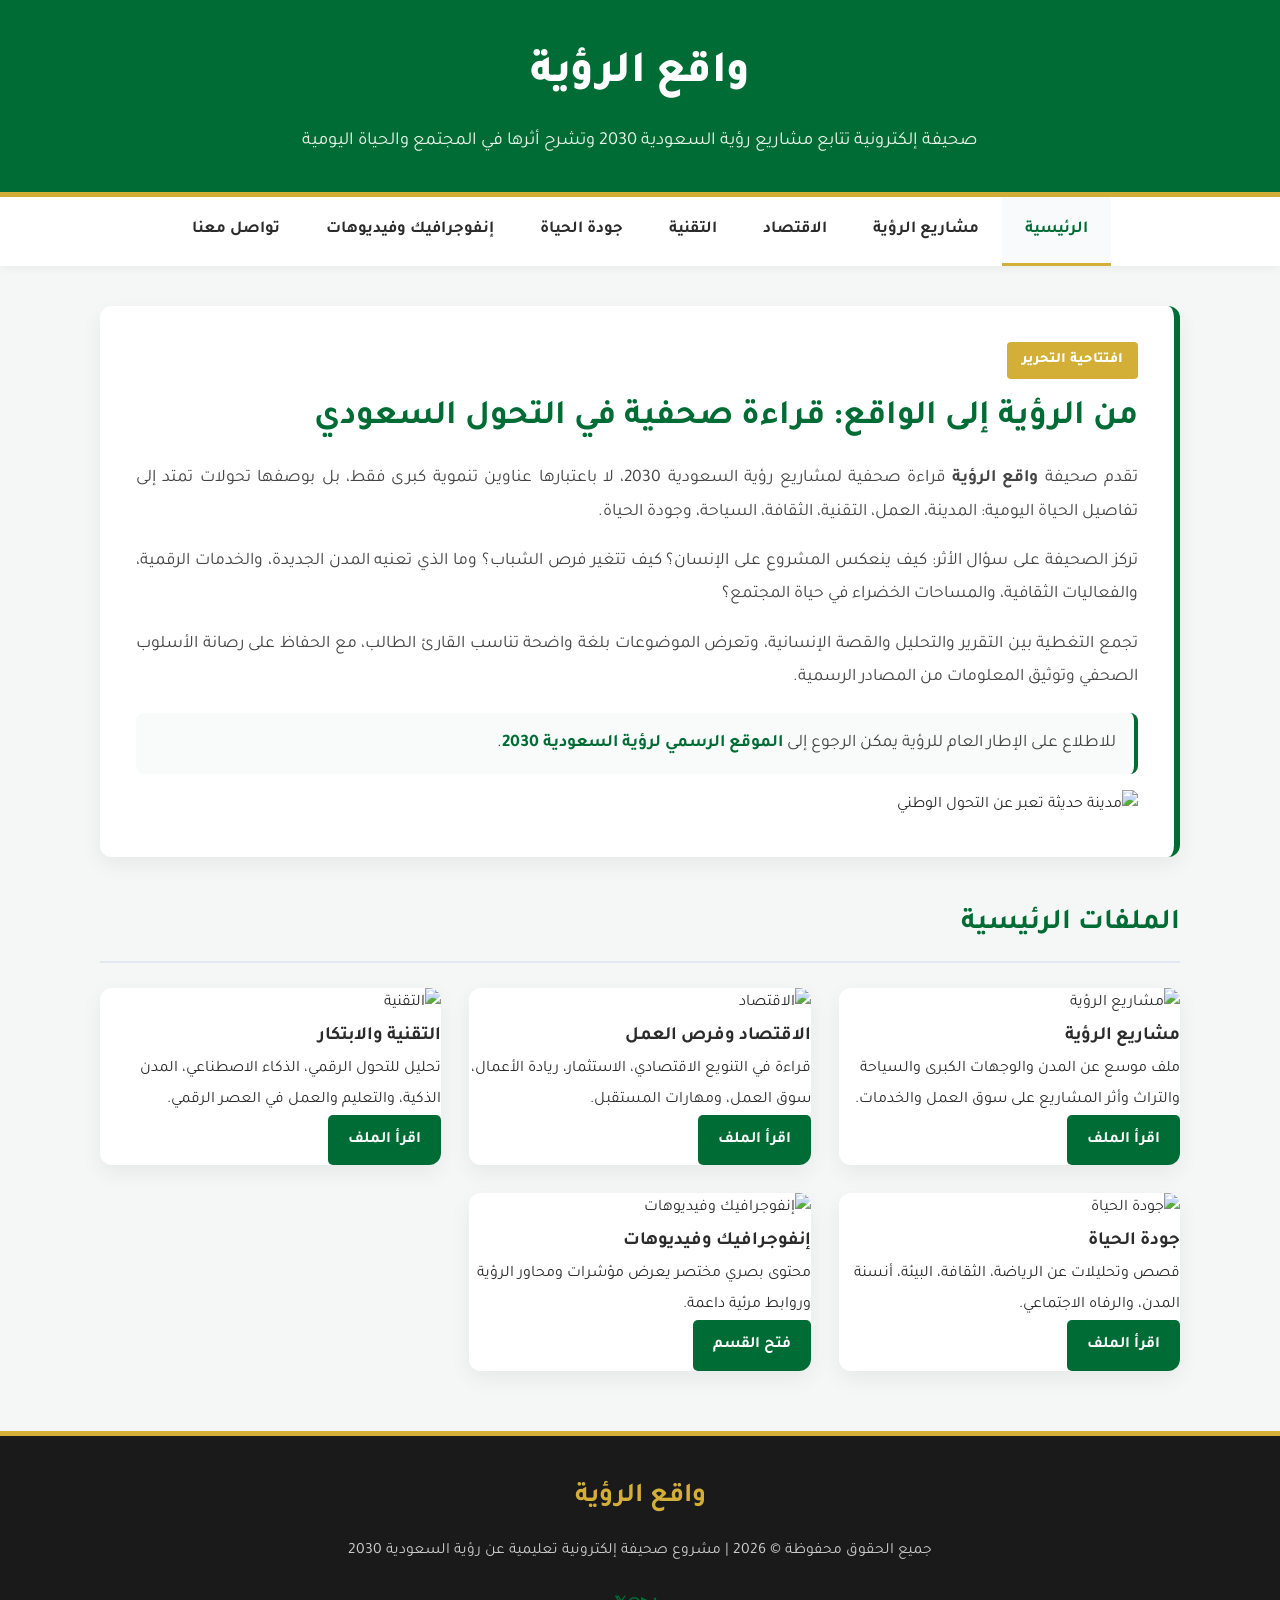
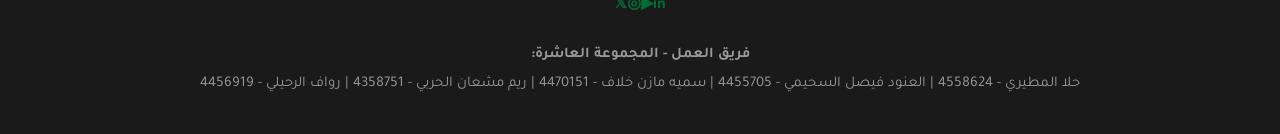
==== commit 2a971fdf: "Add files via upload" ====
--- a/index.html
+++ b/index.html
@@ -1,105 +1,7 @@
-<!DOCTYPE html>
-<html lang="ar" dir="rtl">
-<head>
-    <meta charset="UTF-8">
-    <meta name="viewport" content="width=device-width, initial-scale=1.0">
-    <title>واقع الرؤية | الصفحة الرئيسية</title>
-    <link rel="stylesheet" href="style.css">
-</head>
-<body>
-
-    <header>
-        <h1>واقع الرؤية</h1>
-        <p>صحيفة إلكترونية تتابع مشاريع رؤية السعودية 2030 وتشرح أثرها على المجتمع والحياة اليومية</p>
-    </header>
-
-    <nav>
-        <ul>
-            <li><a href="index.html" class="active">الرئيسية</a></li>
-            <li><a href="projects.html">مشاريع الرؤية</a></li>
-            <li><a href="economy.html">الاقتصاد</a></li>
-            <li><a href="technology.html">التقنية</a></li>
-            <li><a href="quality.html">جودة الحياة</a></li>
-            <li><a href="media.html">إنفوجرافيك وفيديوهات</a></li>
-            <li><a href="contact.html">تواصل معنا</a></li>
-        </ul>
-    </nav>
-
-    <main>
-        <section class="editorial-intro">
-            <div class="intro-layout">
-                <div>
-                    <span class="editorial-label">افتتاحية التحرير</span>
-                    <h2>من الرؤية إلى الواقع: كيف يتغيّر المشهد من حولنا؟</h2>
-                    <p>تهدف صحيفة <strong>واقع الرؤية</strong> إلى تقديم محتوى صحفي واضح عن مشاريع رؤية السعودية 2030، مع التركيز على أثرها في المجتمع، والعمل، وجودة الحياة، والخدمات اليومية.</p>
-                    <p>لا نكتفي بذكر أسماء المشاريع أو البرامج، بل نسأل: ماذا تعني هذه المشاريع للناس؟ كيف تفتح فرصًا جديدة؟ وكيف يظهر أثرها في المدن، والتعليم، والتقنية، والسياحة؟</p>
-                    <p class="source-note">للاطلاع على معلومات أوسع عن الرؤية، يمكن زيارة <a href="https://www.vision2030.gov.sa/ar/overview" target="_blank" rel="noopener noreferrer">الموقع الرسمي لرؤية السعودية 2030</a>.</p>
-                </div>
-                <img src="images/quality.svg" alt="صورة معبرة عن التحول الوطني والتنمية" class="intro-image">
-            </div>
-        </section>
-
-        <h2 class="section-title">أبرز الملفات والأقسام</h2>
-
-        <section class="cards-grid">
-            <article class="card">
-                <img src="images/tourism.svg" alt="مشاريع الرؤية" class="card-img">
-                <div class="card-content">
-                    <h3>مشاريع الرؤية</h3>
-                    <p>تقرير موسع يشرح المدن والوجهات الجديدة، والسياحة والتراث، وأثر المشاريع على المجتمع والخدمات.</p>
-                    <a href="projects.html" class="read-more">اقرأ التفاصيل</a>
-                </div>
-            </article>
-
-            <article class="card">
-                <img src="images/hero.svg" alt="الاقتصاد وفرص العمل" class="card-img">
-                <div class="card-content">
-                    <h3>الاقتصاد وفرص العمل</h3>
-                    <p>ملف يوضح تنويع الاقتصاد، ريادة الأعمال، الاستثمار، ومهارات المستقبل للشباب.</p>
-                    <a href="economy.html" class="read-more">اقرأ التفاصيل</a>
-                </div>
-            </article>
-
-            <article class="card">
-                <img src="images/technology.svg" alt="التقنية والابتكار" class="card-img">
-                <div class="card-content">
-                    <h3>التقنية والابتكار</h3>
-                    <p>قراءة في التحول الرقمي، والذكاء الاصطناعي، والمدن الذكية، والتعليم والعمل الرقمي.</p>
-                    <a href="technology.html" class="read-more">اقرأ التفاصيل</a>
-                </div>
-            </article>
-
-            <article class="card">
-                <img src="images/impact.svg" alt="جودة الحياة" class="card-img">
-                <div class="card-content">
-                    <h3>جودة الحياة</h3>
-                    <p>قصص أثر عن الرياضة، والثقافة، والبيئة، وأنسنة المدن وتطوير المساحات العامة.</p>
-                    <a href="quality.html" class="read-more">اقرأ التفاصيل</a>
-                </div>
-            </article>
-        </section>
-    </main>
-
-
-    <footer>
-        <h3>واقع الرؤية</h3>
-        <p>جميع الحقوق محفوظة &copy; 2026 | مشروع صحيفة إلكترونية تعليمية تتابع أثر رؤية السعودية 2030</p>
-
-        <div class="social-section">
-            <h4>تابعونا على منصات التواصل</h4>
-            <div class="social-links">
-                <a href="https://x.com/" target="_blank" rel="noopener noreferrer" aria-label="منصة إكس" title="إكس"><span class="social-icon">𝕏</span></a>
-                <a href="https://www.instagram.com/" target="_blank" rel="noopener noreferrer" aria-label="إنستغرام" title="إنستغرام"><span class="social-icon">◎</span></a>
-                <a href="https://www.youtube.com/" target="_blank" rel="noopener noreferrer" aria-label="يوتيوب" title="يوتيوب"><span class="social-icon">▶</span></a>
-                <a href="https://www.linkedin.com/" target="_blank" rel="noopener noreferrer" aria-label="لينكدإن" title="لينكدإن"><span class="social-icon">in</span></a>
-            </div>
-        </div>
-
-        <div class="footer-team">
-            <p><strong>فريق العمل - المجموعة العاشرة:</strong></p>
-            <p>حلا المطيري - 4558624 | العنود فيصل السحيمي - 4455705 | سميه مازن خلاف - 4470151 | ريم مشعان الحربي - 4358751 | رواف الرحيلي - 4456919</p>
-        </div>
-    </footer>
-
-</body>
-</html>
+<!DOCTYPE html><html lang="ar" dir="rtl"><head><meta charset="UTF-8"><meta name="viewport" content="width=device-width, initial-scale=1.0"><title>واقع الرؤية | الرئيسية</title><link rel="stylesheet" href="style.css"></head><body><header><div class="site-head"><h1>واقع الرؤية</h1><p>صحيفة إلكترونية تتابع مشاريع رؤية السعودية 2030 وتشرح أثرها في المجتمع والحياة اليومية</p></div></header><nav><ul><li><a href="index.html" class="active">الرئيسية</a></li>
+<li><a href="projects.html" class="">مشاريع الرؤية</a></li>
+<li><a href="economy.html" class="">الاقتصاد</a></li>
+<li><a href="technology.html" class="">التقنية</a></li>
+<li><a href="quality.html" class="">جودة الحياة</a></li>
+<li><a href="media.html" class="">إنفوجرافيك وفيديوهات</a></li>
+<li><a href="contact.html" class="">تواصل معنا</a></li></ul></nav><main><section class="hero editorial-intro"><div class="hero-text"><span class="editorial-label">افتتاحية التحرير</span><h2>من الرؤية إلى الواقع: قراءة صحفية في التحول السعودي</h2><p>تقدم صحيفة <strong>واقع الرؤية</strong> قراءة صحفية لمشاريع رؤية السعودية 2030، لا باعتبارها عناوين تنموية كبرى فقط، بل بوصفها تحولات تمتد إلى تفاصيل الحياة اليومية: المدينة، العمل، التقنية، الثقافة، السياحة، وجودة الحياة.</p><p>تركز الصحيفة على سؤال الأثر: كيف ينعكس المشروع على الإنسان؟ كيف تتغير فرص الشباب؟ وما الذي تعنيه المدن الجديدة، والخدمات الرقمية، والفعاليات الثقافية، والمساحات الخضراء في حياة المجتمع؟</p><p>تجمع التغطية بين التقرير والتحليل والقصة الإنسانية، وتعرض الموضوعات بلغة واضحة تناسب القارئ الطالب، مع الحفاظ على رصانة الأسلوب الصحفي وتوثيق المعلومات من المصادر الرسمية.</p><p class="source-note">للاطلاع على الإطار العام للرؤية يمكن الرجوع إلى <a href="https://www.vision2030.gov.sa/ar/overview" target="_blank" rel="noopener noreferrer">الموقع الرسمي لرؤية السعودية 2030</a>.</p></div><img src="https://images.unsplash.com/photo-1486406146926-c627a92ad1ab?auto=format&fit=crop&w=1400&q=80" alt="مدينة حديثة تعبر عن التحول الوطني"></section><h2 class="section-title">الملفات الرئيسية</h2><section class="cards-grid"><article class="card"><img src="https://images.unsplash.com/photo-1518005020951-eccb494ad742?auto=format&fit=crop&w=1300&q=80" alt="مشاريع الرؤية"><div><h3>مشاريع الرؤية</h3><p>ملف موسع عن المدن والوجهات الكبرى والسياحة والتراث وأثر المشاريع على سوق العمل والخدمات.</p><a class="read-more" href="projects.html">اقرأ الملف</a></div></article><article class="card"><img src="https://images.unsplash.com/photo-1460925895917-afdab827c52f?auto=format&fit=crop&w=1300&q=80" alt="الاقتصاد"><div><h3>الاقتصاد وفرص العمل</h3><p>قراءة في التنويع الاقتصادي، الاستثمار، ريادة الأعمال، سوق العمل، ومهارات المستقبل.</p><a class="read-more" href="economy.html">اقرأ الملف</a></div></article><article class="card"><img src="https://images.unsplash.com/photo-1518770660439-4636190af475?auto=format&fit=crop&w=1300&q=80" alt="التقنية"><div><h3>التقنية والابتكار</h3><p>تحليل للتحول الرقمي، الذكاء الاصطناعي، المدن الذكية، والتعليم والعمل في العصر الرقمي.</p><a class="read-more" href="technology.html">اقرأ الملف</a></div></article><article class="card"><img src="https://images.unsplash.com/photo-1500530855697-b586d89ba3ee?auto=format&fit=crop&w=1300&q=80" alt="جودة الحياة"><div><h3>جودة الحياة</h3><p>قصص وتحليلات عن الرياضة، الثقافة، البيئة، أنسنة المدن، والرفاه الاجتماعي.</p><a class="read-more" href="quality.html">اقرأ الملف</a></div></article><article class="card"><img src="https://images.unsplash.com/photo-1495020689067-958852a7765e?auto=format&fit=crop&w=1300&q=80" alt="إنفوجرافيك وفيديوهات"><div><h3>إنفوجرافيك وفيديوهات</h3><p>محتوى بصري مختصر يعرض مؤشرات ومحاور الرؤية وروابط مرئية داعمة.</p><a class="read-more" href="media.html">فتح القسم</a></div></article></section></main><footer><h3>واقع الرؤية</h3><p>جميع الحقوق محفوظة &copy; 2026 | مشروع صحيفة إلكترونية تعليمية عن رؤية السعودية 2030</p><div class="social-section"><a href="https://x.com/" target="_blank" rel="noopener noreferrer" aria-label="إكس">𝕏</a><a href="https://www.instagram.com/" target="_blank" rel="noopener noreferrer" aria-label="إنستغرام">◎</a><a href="https://www.youtube.com/" target="_blank" rel="noopener noreferrer" aria-label="يوتيوب">▶</a><a href="https://www.linkedin.com/" target="_blank" rel="noopener noreferrer" aria-label="لينكدإن">in</a></div><p class="footer-team"><strong>فريق العمل - المجموعة العاشرة:</strong><br>حلا المطيري - 4558624 | العنود فيصل السحيمي - 4455705 | سميه مازن خلاف - 4470151 | ريم مشعان الحربي - 4358751 | رواف الرحيلي - 4456919</p></footer></body></html>
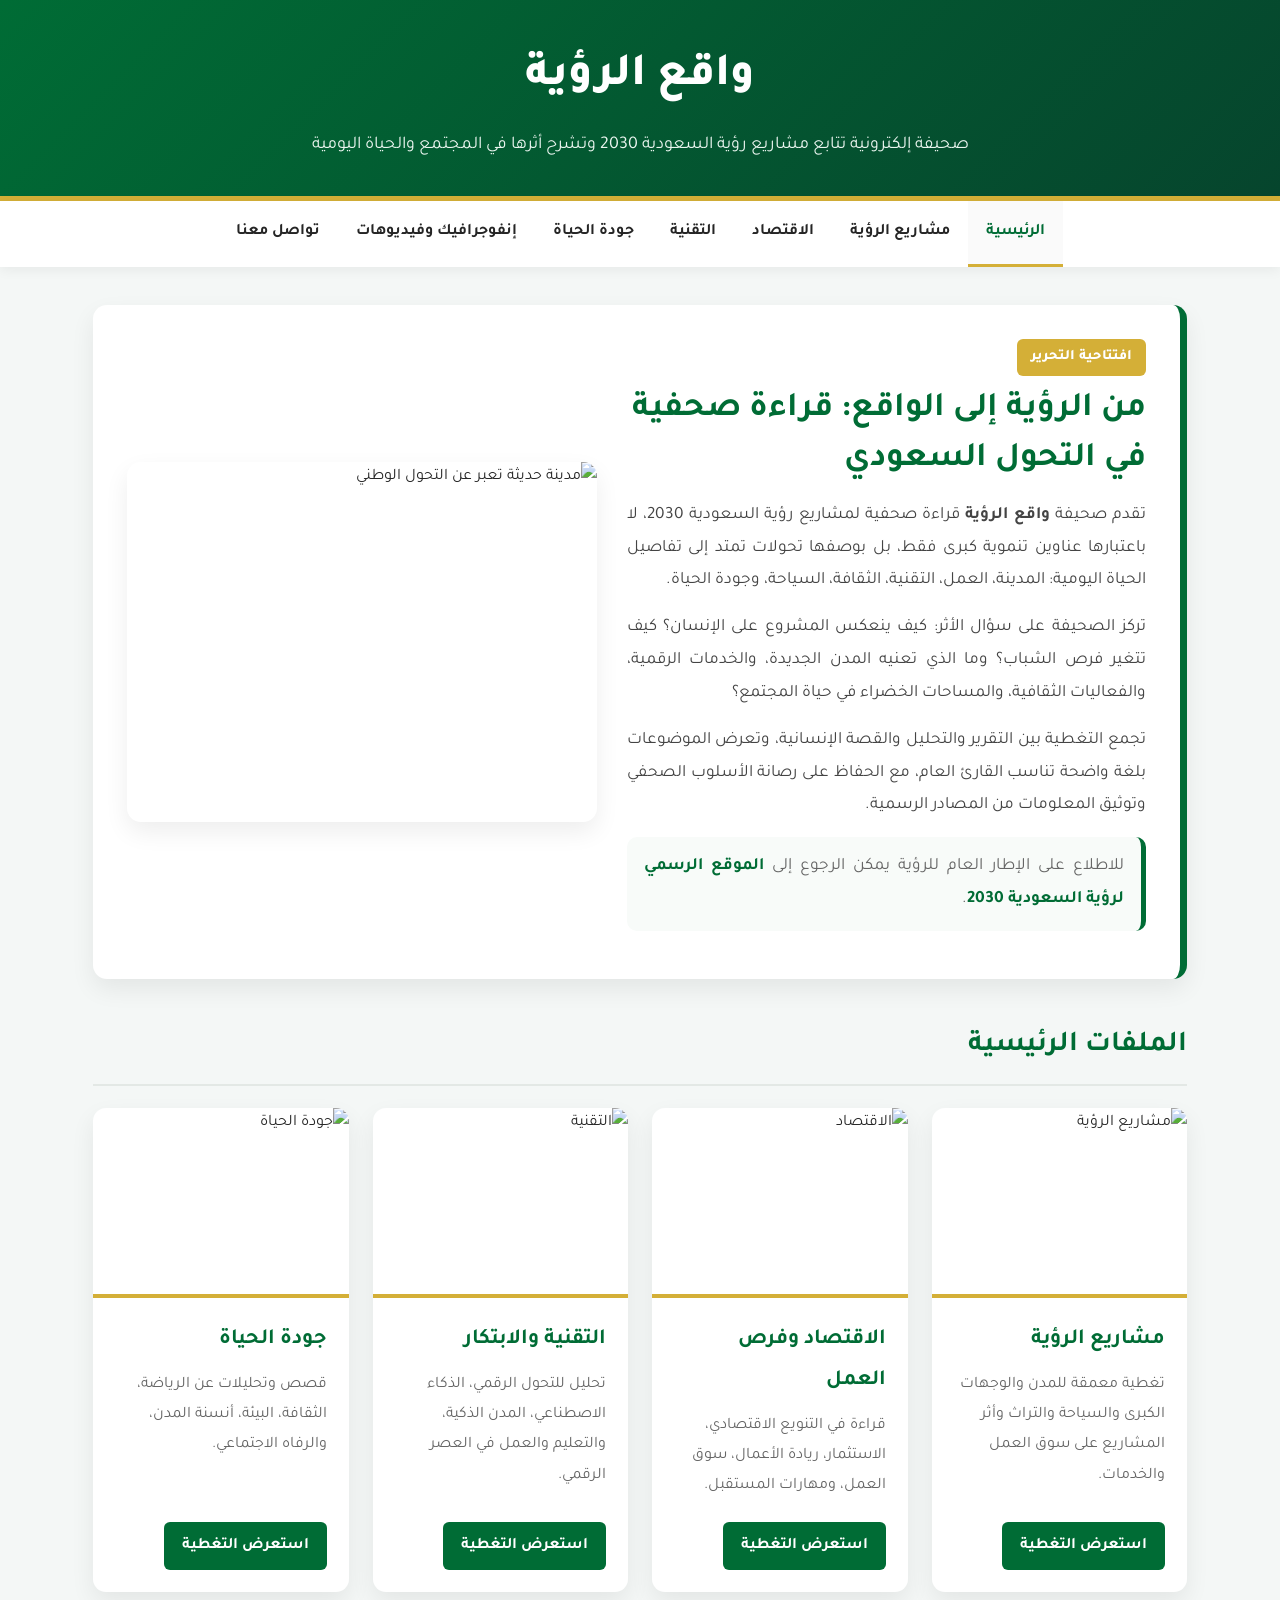
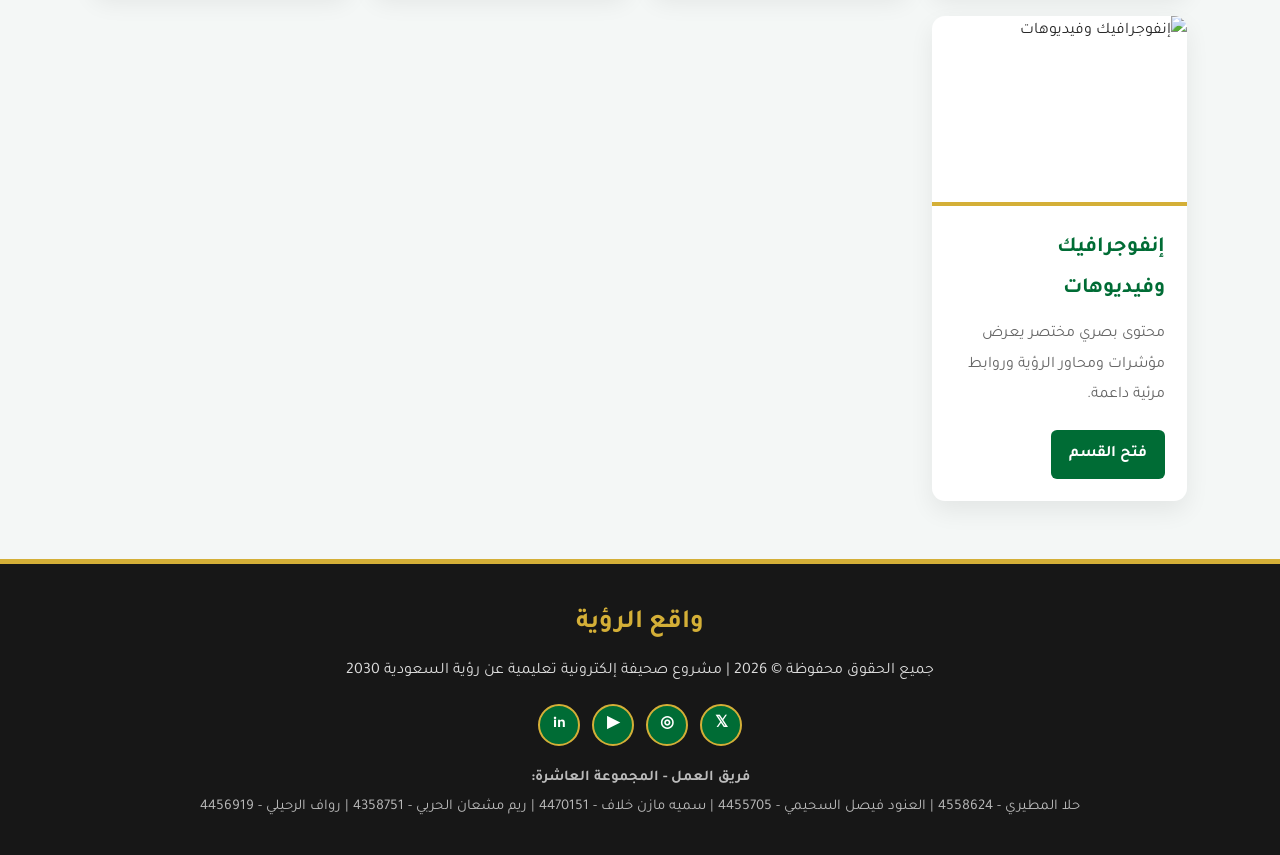
==== commit a8dfac8e: "Add files via upload" ====
--- a/index.html
+++ b/index.html
@@ -4,4 +4,4 @@
 <li><a href="technology.html" class="">التقنية</a></li>
 <li><a href="quality.html" class="">جودة الحياة</a></li>
 <li><a href="media.html" class="">إنفوجرافيك وفيديوهات</a></li>
-<li><a href="contact.html" class="">تواصل معنا</a></li></ul></nav><main><section class="hero editorial-intro"><div class="hero-text"><span class="editorial-label">افتتاحية التحرير</span><h2>من الرؤية إلى الواقع: قراءة صحفية في التحول السعودي</h2><p>تقدم صحيفة <strong>واقع الرؤية</strong> قراءة صحفية لمشاريع رؤية السعودية 2030، لا باعتبارها عناوين تنموية كبرى فقط، بل بوصفها تحولات تمتد إلى تفاصيل الحياة اليومية: المدينة، العمل، التقنية، الثقافة، السياحة، وجودة الحياة.</p><p>تركز الصحيفة على سؤال الأثر: كيف ينعكس المشروع على الإنسان؟ كيف تتغير فرص الشباب؟ وما الذي تعنيه المدن الجديدة، والخدمات الرقمية، والفعاليات الثقافية، والمساحات الخضراء في حياة المجتمع؟</p><p>تجمع التغطية بين التقرير والتحليل والقصة الإنسانية، وتعرض الموضوعات بلغة واضحة تناسب القارئ الطالب، مع الحفاظ على رصانة الأسلوب الصحفي وتوثيق المعلومات من المصادر الرسمية.</p><p class="source-note">للاطلاع على الإطار العام للرؤية يمكن الرجوع إلى <a href="https://www.vision2030.gov.sa/ar/overview" target="_blank" rel="noopener noreferrer">الموقع الرسمي لرؤية السعودية 2030</a>.</p></div><img src="https://images.unsplash.com/photo-1486406146926-c627a92ad1ab?auto=format&fit=crop&w=1400&q=80" alt="مدينة حديثة تعبر عن التحول الوطني"></section><h2 class="section-title">الملفات الرئيسية</h2><section class="cards-grid"><article class="card"><img src="https://images.unsplash.com/photo-1518005020951-eccb494ad742?auto=format&fit=crop&w=1300&q=80" alt="مشاريع الرؤية"><div><h3>مشاريع الرؤية</h3><p>ملف موسع عن المدن والوجهات الكبرى والسياحة والتراث وأثر المشاريع على سوق العمل والخدمات.</p><a class="read-more" href="projects.html">اقرأ الملف</a></div></article><article class="card"><img src="https://images.unsplash.com/photo-1460925895917-afdab827c52f?auto=format&fit=crop&w=1300&q=80" alt="الاقتصاد"><div><h3>الاقتصاد وفرص العمل</h3><p>قراءة في التنويع الاقتصادي، الاستثمار، ريادة الأعمال، سوق العمل، ومهارات المستقبل.</p><a class="read-more" href="economy.html">اقرأ الملف</a></div></article><article class="card"><img src="https://images.unsplash.com/photo-1518770660439-4636190af475?auto=format&fit=crop&w=1300&q=80" alt="التقنية"><div><h3>التقنية والابتكار</h3><p>تحليل للتحول الرقمي، الذكاء الاصطناعي، المدن الذكية، والتعليم والعمل في العصر الرقمي.</p><a class="read-more" href="technology.html">اقرأ الملف</a></div></article><article class="card"><img src="https://images.unsplash.com/photo-1500530855697-b586d89ba3ee?auto=format&fit=crop&w=1300&q=80" alt="جودة الحياة"><div><h3>جودة الحياة</h3><p>قصص وتحليلات عن الرياضة، الثقافة، البيئة، أنسنة المدن، والرفاه الاجتماعي.</p><a class="read-more" href="quality.html">اقرأ الملف</a></div></article><article class="card"><img src="https://images.unsplash.com/photo-1495020689067-958852a7765e?auto=format&fit=crop&w=1300&q=80" alt="إنفوجرافيك وفيديوهات"><div><h3>إنفوجرافيك وفيديوهات</h3><p>محتوى بصري مختصر يعرض مؤشرات ومحاور الرؤية وروابط مرئية داعمة.</p><a class="read-more" href="media.html">فتح القسم</a></div></article></section></main><footer><h3>واقع الرؤية</h3><p>جميع الحقوق محفوظة &copy; 2026 | مشروع صحيفة إلكترونية تعليمية عن رؤية السعودية 2030</p><div class="social-section"><a href="https://x.com/" target="_blank" rel="noopener noreferrer" aria-label="إكس">𝕏</a><a href="https://www.instagram.com/" target="_blank" rel="noopener noreferrer" aria-label="إنستغرام">◎</a><a href="https://www.youtube.com/" target="_blank" rel="noopener noreferrer" aria-label="يوتيوب">▶</a><a href="https://www.linkedin.com/" target="_blank" rel="noopener noreferrer" aria-label="لينكدإن">in</a></div><p class="footer-team"><strong>فريق العمل - المجموعة العاشرة:</strong><br>حلا المطيري - 4558624 | العنود فيصل السحيمي - 4455705 | سميه مازن خلاف - 4470151 | ريم مشعان الحربي - 4358751 | رواف الرحيلي - 4456919</p></footer></body></html>+<li><a href="contact.html" class="">تواصل معنا</a></li></ul></nav><main><section class="hero editorial-intro"><div class="hero-text"><span class="editorial-label">افتتاحية التحرير</span><h2>من الرؤية إلى الواقع: قراءة صحفية في التحول السعودي</h2><p>تقدم صحيفة <strong>واقع الرؤية</strong> قراءة صحفية لمشاريع رؤية السعودية 2030، لا باعتبارها عناوين تنموية كبرى فقط، بل بوصفها تحولات تمتد إلى تفاصيل الحياة اليومية: المدينة، العمل، التقنية، الثقافة، السياحة، وجودة الحياة.</p><p>تركز الصحيفة على سؤال الأثر: كيف ينعكس المشروع على الإنسان؟ كيف تتغير فرص الشباب؟ وما الذي تعنيه المدن الجديدة، والخدمات الرقمية، والفعاليات الثقافية، والمساحات الخضراء في حياة المجتمع؟</p><p>تجمع التغطية بين التقرير والتحليل والقصة الإنسانية، وتعرض الموضوعات بلغة واضحة تناسب القارئ العام، مع الحفاظ على رصانة الأسلوب الصحفي وتوثيق المعلومات من المصادر الرسمية.</p><p class="source-note">للاطلاع على الإطار العام للرؤية يمكن الرجوع إلى <a href="https://www.vision2030.gov.sa/ar/overview" target="_blank" rel="noopener noreferrer">الموقع الرسمي لرؤية السعودية 2030</a>.</p></div><img src="https://images.unsplash.com/photo-1486406146926-c627a92ad1ab?auto=format&fit=crop&w=1400&q=80" alt="مدينة حديثة تعبر عن التحول الوطني"></section><h2 class="section-title">الملفات الرئيسية</h2><section class="cards-grid"><article class="card"><img src="https://images.unsplash.com/photo-1518005020951-eccb494ad742?auto=format&fit=crop&w=1300&q=80" alt="مشاريع الرؤية"><div><h3>مشاريع الرؤية</h3><p>تغطية معمقة للمدن والوجهات الكبرى والسياحة والتراث وأثر المشاريع على سوق العمل والخدمات.</p><a class="read-more" href="projects.html">استعرض التغطية</a></div></article><article class="card"><img src="https://images.unsplash.com/photo-1460925895917-afdab827c52f?auto=format&fit=crop&w=1300&q=80" alt="الاقتصاد"><div><h3>الاقتصاد وفرص العمل</h3><p>قراءة في التنويع الاقتصادي، الاستثمار، ريادة الأعمال، سوق العمل، ومهارات المستقبل.</p><a class="read-more" href="economy.html">استعرض التغطية</a></div></article><article class="card"><img src="https://images.unsplash.com/photo-1518770660439-4636190af475?auto=format&fit=crop&w=1300&q=80" alt="التقنية"><div><h3>التقنية والابتكار</h3><p>تحليل للتحول الرقمي، الذكاء الاصطناعي، المدن الذكية، والتعليم والعمل في العصر الرقمي.</p><a class="read-more" href="technology.html">استعرض التغطية</a></div></article><article class="card"><img src="https://images.unsplash.com/photo-1500530855697-b586d89ba3ee?auto=format&fit=crop&w=1300&q=80" alt="جودة الحياة"><div><h3>جودة الحياة</h3><p>قصص وتحليلات عن الرياضة، الثقافة، البيئة، أنسنة المدن، والرفاه الاجتماعي.</p><a class="read-more" href="quality.html">استعرض التغطية</a></div></article><article class="card"><img src="https://images.unsplash.com/photo-1495020689067-958852a7765e?auto=format&fit=crop&w=1300&q=80" alt="إنفوجرافيك وفيديوهات"><div><h3>إنفوجرافيك وفيديوهات</h3><p>محتوى بصري مختصر يعرض مؤشرات ومحاور الرؤية وروابط مرئية داعمة.</p><a class="read-more" href="media.html">فتح القسم</a></div></article></section></main><footer><h3>واقع الرؤية</h3><p>جميع الحقوق محفوظة &copy; 2026 | مشروع صحيفة إلكترونية تعليمية عن رؤية السعودية 2030</p><div class="social-section"><a href="https://x.com/" target="_blank" rel="noopener noreferrer" aria-label="إكس">𝕏</a><a href="https://www.instagram.com/" target="_blank" rel="noopener noreferrer" aria-label="إنستغرام">◎</a><a href="https://www.youtube.com/" target="_blank" rel="noopener noreferrer" aria-label="يوتيوب">▶</a><a href="https://www.linkedin.com/" target="_blank" rel="noopener noreferrer" aria-label="لينكدإن">in</a></div><p class="footer-team"><strong>فريق العمل - المجموعة العاشرة:</strong><br>حلا المطيري - 4558624 | العنود فيصل السحيمي - 4455705 | سميه مازن خلاف - 4470151 | ريم مشعان الحربي - 4358751 | رواف الرحيلي - 4456919</p></footer></body></html>
--- a/style.css
+++ b/style.css
@@ -1,406 +1,2 @@
 @import url('https://fonts.googleapis.com/css2?family=Tajawal:wght@400;500;700;800&display=swap');
-
-:root {
-    --primary-color: #006C35;
-    --secondary-color: #D4AF37;
-    --text-dark: #2B2B2B;
-    --text-light: #555555;
-    --bg-page: #F4F7F6;
-    --bg-white: #FFFFFF;
-    --border-color: #E2E8F0;
-    --shadow: 0 8px 22px rgba(0,0,0,0.06);
-    --transition-speed: 0.3s;
-}
-
-* { margin: 0; padding: 0; box-sizing: border-box; font-family: 'Tajawal', Tahoma, Arial, sans-serif; }
-
-body {
-    background-color: var(--bg-page);
-    color: var(--text-dark);
-    line-height: 1.9;
-    direction: rtl;
-    text-align: right;
-    font-size: 16px;
-}
-
-a { text-decoration: none; color: var(--primary-color); transition: color var(--transition-speed) ease; font-weight: 700; }
-a:hover { color: var(--secondary-color); }
-
-header {
-    background-color: var(--primary-color);
-    color: var(--bg-white);
-    padding: 32px 5%;
-    text-align: center;
-    border-bottom: 5px solid var(--secondary-color);
-    box-shadow: 0 4px 6px rgba(0,0,0,0.1);
-}
-
-header h1 { font-size: 2.8rem; font-weight: 800; margin-bottom: 8px; letter-spacing: -0.5px; }
-header p { font-size: 1.15rem; color: #E8F5E9; }
-
-nav {
-    background-color: var(--bg-white);
-    box-shadow: 0 2px 10px rgba(0,0,0,0.05);
-    position: sticky;
-    top: 0;
-    z-index: 1000;
-}
-
-nav ul { list-style: none; display: flex; justify-content: center; flex-wrap: wrap; }
-nav ul li a {
-    display: block;
-    color: var(--text-dark);
-    font-weight: 700;
-    font-size: 1.05rem;
-    padding: 17px 23px;
-    border-bottom: 3px solid transparent;
-}
-
-nav ul li a:hover,
-nav ul li a.active {
-    color: var(--primary-color);
-    background-color: #F9FAFB;
-    border-bottom: 3px solid var(--secondary-color);
-}
-
-main { max-width: 1120px; margin: 40px auto; padding: 0 20px; }
-
-.editorial-intro,
-.article-content,
-.contact-container {
-    background-color: var(--bg-white);
-    padding: 36px;
-    border-radius: 12px;
-    box-shadow: var(--shadow);
-}
-
-.editorial-intro { margin-bottom: 40px; border-right: 6px solid var(--primary-color); }
-
-.intro-layout { display: grid; grid-template-columns: 1fr 0.9fr; gap: 28px; align-items: center; }
-
-.intro-image,
-.article-content img,
-.card-img,
-.topic-image {
-    width: 100%;
-    display: block;
-    object-fit: cover;
-}
-
-.intro-image {
-    border-radius: 14px;
-    min-height: 260px;
-    box-shadow: 0 8px 18px rgba(0,0,0,0.10);
-}
-
-.editorial-label {
-    display: inline-block;
-    background-color: var(--secondary-color);
-    color: var(--bg-white);
-    padding: 5px 15px;
-    border-radius: 4px;
-    font-size: 0.9rem;
-    font-weight: 800;
-    margin-bottom: 15px;
-}
-
-.editorial-intro h2 { color: var(--primary-color); font-size: 2.15rem; margin-bottom: 18px; line-height: 1.45; }
-
-.editorial-intro p,
-.article-content p {
-    font-size: 1.1rem;
-    color: #444;
-    margin-bottom: 16px;
-    text-align: justify;
-}
-
-.section-title { color: var(--primary-color); border-bottom: 2px solid var(--border-color); padding-bottom: 10px; margin: 38px 0 25px; font-size: 1.8rem; }
-
-.cards-grid { display: grid; grid-template-columns: repeat(auto-fit, minmax(260px, 1fr)); gap: 28px; margin-top: 20px; }
-
-.card {
-    background-color: var(--bg-white);
-    border-radius: 12px;
-    overflow: hidden;
-    box-shadow: var(--shadow);
-    transition: transform var(--transition-speed) ease, box-shadow var(--transition-speed) ease;
-    display: flex;
-    flex-direction: column;
-}
-
-.card:hover { transform: translateY(-6px); box-shadow: 0 12px 25px rgba(0,0,0,0.10); }
-.card-img { height: 210px; border-bottom: 4px solid var(--secondary-color); }
-
-.card-content { padding: 24px; flex-grow: 1; display: flex; flex-direction: column; }
-.card-content h3 { color: var(--primary-color); margin-bottom: 12px; font-size: 1.45rem; }
-.card-content p { color: var(--text-light); margin-bottom: 22px; font-size: 1.03rem; flex-grow: 1; }
-
-.read-more {
-    display: inline-block;
-    background-color: var(--primary-color);
-    color: var(--bg-white);
-    padding: 10px 20px;
-    border-radius: 5px;
-    font-weight: bold;
-    text-align: center;
-    align-self: flex-start;
-}
-
-.read-more:hover { background-color: var(--secondary-color); color: var(--bg-white); }
-
-.article-header { text-align: center; margin-bottom: 34px; }
-.article-header h1 { color: var(--primary-color); font-size: 2.65rem; margin: 10px auto 12px; max-width: 850px; }
-.article-lead { max-width: 820px; margin: 0 auto; color: var(--text-light); font-size: 1.1rem; }
-
-.article-main-image {
-    max-height: 470px;
-    border-radius: 12px;
-    margin: 25px 0 35px;
-    box-shadow: 0 4px 10px rgba(0,0,0,0.08);
-}
-
-.topic-block {
-    padding: 26px 0;
-    border-top: 1px solid var(--border-color);
-}
-
-.topic-block:first-of-type { border-top: none; }
-
-.topic-block h3 {
-    color: var(--primary-color);
-    margin-bottom: 14px;
-    font-size: 1.55rem;
-    border-right: 4px solid var(--secondary-color);
-    padding-right: 14px;
-}
-
-.topic-image {
-    height: 240px;
-    border-radius: 12px;
-    margin: 12px 0 20px;
-    box-shadow: 0 4px 14px rgba(0,0,0,0.08);
-}
-
-.sub-heading {
-    color: var(--secondary-color);
-    font-size: 1.12rem;
-    margin: 14px 0 6px;
-    font-weight: 800;
-}
-
-.key-points {
-    background: #f8fbf9;
-    border: 1px solid var(--border-color);
-    border-right: 4px solid var(--secondary-color);
-    padding: 14px 20px;
-    border-radius: 8px;
-    margin: 14px 0;
-}
-
-.key-points li {
-    margin-right: 18px;
-    color: var(--text-light);
-}
-
-.source-note {
-    background: #f8fbf9;
-    border-right: 4px solid var(--primary-color);
-    padding: 14px 18px;
-    border-radius: 8px;
-    color: var(--text-light);
-    margin: 18px 0;
-}
-
-.contact-container { max-width: 840px; margin: 0 auto; }
-.form-group { margin-bottom: 24px; }
-.form-group label { display: block; margin-bottom: 10px; font-weight: 700; color: var(--primary-color); }
-
-.form-group input,
-.form-group textarea {
-    width: 100%;
-    padding: 15px;
-    border: 1px solid var(--border-color);
-    border-radius: 6px;
-    font-size: 1rem;
-    background-color: #FDFDFD;
-}
-
-.form-group input:focus,
-.form-group textarea:focus { outline: none; border-color: var(--secondary-color); background-color: var(--bg-white); }
-
-.submit-btn {
-    background-color: var(--primary-color);
-    color: var(--bg-white);
-    border: none;
-    padding: 15px 40px;
-    font-size: 1.15rem;
-    font-weight: bold;
-    border-radius: 6px;
-    cursor: pointer;
-    width: 100%;
-}
-
-.submit-btn:hover { background-color: var(--secondary-color); }
-
-.team-section { margin-top: 54px; padding-top: 36px; border-top: 2px dashed var(--border-color); text-align: center; }
-.team-section h3 { color: var(--primary-color); margin-bottom: 10px; font-size: 1.8rem; }
-.team-desc { color: var(--text-light); margin-bottom: 24px; }
-
-.team-list { list-style: none; display: flex; justify-content: center; flex-wrap: wrap; gap: 14px; }
-.team-list li {
-    background-color: #F0F4F8;
-    color: var(--primary-color);
-    padding: 12px 24px;
-    border-radius: 26px;
-    font-weight: 700;
-    font-size: 1.05rem;
-    border: 1px solid rgba(0, 108, 53, 0.1);
-}
-
-.team-list li span { display: block; color: var(--text-light); font-size: 0.92rem; font-weight: 500; margin-top: 4px; }
-
-footer {
-    background-color: #1A1A1A;
-    color: var(--bg-white);
-    text-align: center;
-    padding: 36px 20px;
-    margin-top: 60px;
-    border-top: 5px solid var(--secondary-color);
-}
-
-footer h3 { color: var(--secondary-color); margin-bottom: 14px; font-size: 1.7rem; }
-footer p { color: #CCCCCC; margin-bottom: 10px; font-size: 0.98rem; }
-
-.footer-sources,
-.social-section { margin: 24px auto 0; max-width: 760px; }
-
-.footer-sources h4,
-.social-section h4 { color: var(--secondary-color); margin-bottom: 12px; font-size: 1.15rem; }
-
-.footer-sources ul { list-style: none; display: flex; justify-content: center; flex-wrap: wrap; gap: 12px; }
-.footer-sources li { background: rgba(255,255,255,0.08); border: 1px solid rgba(255,255,255,0.12); border-radius: 999px; padding: 8px 14px; }
-.footer-sources a { color: #f2f2f2; font-weight: 600; }
-.footer-sources a:hover { color: var(--secondary-color); }
-
-.social-links { display: flex; justify-content: center; gap: 14px; flex-wrap: wrap; }
-.social-links a {
-    width: 44px;
-    height: 44px;
-    border-radius: 50%;
-    background: var(--primary-color);
-    color: #ffffff;
-    border: 2px solid var(--secondary-color);
-    display: inline-flex;
-    align-items: center;
-    justify-content: center;
-    transition: transform 0.25s ease, background-color 0.25s ease;
-}
-
-.social-links a:hover { transform: translateY(-4px); background: var(--secondary-color); color: #1A1A1A; }
-.social-icon { font-size: 1.15rem; font-weight: 800; line-height: 1; }
-
-.footer-team { margin: 20px auto 0; max-width: 900px; font-size: 0.93rem; color: #999999; }
-
-@media (max-width: 768px) {
-    header h1 { font-size: 2.2rem; }
-    nav ul li a { padding: 12px 14px; font-size: 0.98rem; }
-    main { margin: 28px auto; padding: 0 14px; }
-    .intro-layout { grid-template-columns: 1fr; }
-    .editorial-intro, .article-content, .contact-container { padding: 24px; }
-    .editorial-intro h2 { font-size: 1.75rem; }
-    .article-header h1 { font-size: 2.1rem; }
-    .topic-block h3 { font-size: 1.35rem; }
-    .topic-image { height: 190px; }
-    .footer-sources ul { flex-direction: column; align-items: center; }
-}
-
-
-.infographic-grid,
-.video-grid {
-    display: grid;
-    grid-template-columns: repeat(auto-fit, minmax(210px, 1fr));
-    gap: 18px;
-    margin-top: 20px;
-}
-
-.info-box,
-.video-card {
-    background: #f8fbf9;
-    border: 1px solid var(--border-color);
-    border-radius: 14px;
-    padding: 20px;
-    box-shadow: var(--shadow);
-}
-
-.info-box strong {
-    display: block;
-    color: var(--primary-color);
-    font-size: 1.35rem;
-    margin-bottom: 8px;
-}
-
-.info-box span {
-    color: var(--text-light);
-}
-
-.video-card {
-    text-align: center;
-}
-
-.play-circle {
-    width: 56px;
-    height: 56px;
-    border-radius: 50%;
-    background: var(--secondary-color);
-    color: #1A1A1A;
-    display: inline-flex;
-    align-items: center;
-    justify-content: center;
-    font-weight: 800;
-    margin-bottom: 14px;
-}
-
-.video-card h4 {
-    color: var(--primary-color);
-    font-size: 1.2rem;
-    margin-bottom: 10px;
-}
-
-.video-card p {
-    text-align: center;
-    font-size: 1rem;
-    color: var(--text-light);
-}
-
-.references-section {
-    background: var(--bg-white);
-    margin: 34px auto 0;
-    padding: 28px;
-    border-radius: 12px;
-    box-shadow: var(--shadow);
-    border-right: 6px solid var(--secondary-color);
-    max-width: 840px;
-}
-
-.references-section h2 {
-    color: var(--primary-color);
-    margin-bottom: 12px;
-}
-
-.references-section p {
-    color: var(--text-light);
-    margin-bottom: 14px;
-}
-
-.references-section ul {
-    list-style: none;
-    display: grid;
-    gap: 10px;
-}
-
-.references-section li {
-    background: #f8fbf9;
-    border: 1px solid var(--border-color);
-    padding: 12px 14px;
-    border-radius: 8px;
-}
+:root{--green:#006C35;--dark:#12392c;--gold:#D4AF37;--ink:#272727;--muted:#666;--bg:#f4f7f6;--white:#fff;--border:#e3e8e5;--shadow:0 10px 25px rgba(0,0,0,.07)}*{box-sizing:border-box;margin:0;padding:0;font-family:'Tajawal',Arial,sans-serif}body{direction:rtl;text-align:right;background:var(--bg);color:var(--ink);line-height:1.9}a{color:var(--green);font-weight:700;text-decoration:none}a:hover{color:var(--gold)}header{background:linear-gradient(135deg,var(--green),#06452d);color:#fff;border-bottom:5px solid var(--gold);text-align:center;padding:34px 20px}.site-head h1{font-size:2.9rem;font-weight:800;margin-bottom:6px}.site-head p{color:#eaf5ef;font-size:1.12rem}nav{background:#fff;position:sticky;top:0;z-index:10;box-shadow:0 3px 12px rgba(0,0,0,.06)}nav ul{display:flex;justify-content:center;flex-wrap:wrap;list-style:none}nav a{display:block;color:#252525;padding:16px 18px;border-bottom:3px solid transparent;font-size:1rem}nav a.active,nav a:hover{color:var(--green);border-bottom-color:var(--gold);background:#fafafa}main{max-width:1130px;margin:38px auto;padding:0 18px}.article-header{text-align:center;margin-bottom:32px}.editorial-label,.topic-header span{display:inline-block;background:var(--gold);color:#fff;border-radius:6px;padding:5px 14px;font-weight:800;font-size:.9rem;margin-bottom:10px}.article-header h1{font-size:2.5rem;color:var(--green);line-height:1.45;margin:8px auto 10px;max-width:900px}.article-header p{color:var(--muted);font-size:1.1rem;max-width:850px;margin:auto}.hero{display:grid;grid-template-columns:1.05fr .95fr;gap:30px;align-items:center;background:#fff;padding:34px;border-radius:14px;box-shadow:var(--shadow);border-right:7px solid var(--green)}.hero h2{font-size:2.15rem;color:var(--green);line-height:1.45;margin-bottom:14px}.hero p{font-size:1.08rem;margin-bottom:14px;color:#444;text-align:justify}.hero img{width:100%;height:360px;object-fit:cover;border-radius:14px;box-shadow:var(--shadow)}.section-title{color:var(--green);font-size:1.8rem;margin:40px 0 22px;border-bottom:2px solid var(--border);padding-bottom:10px}.cards-grid{display:grid;grid-template-columns:repeat(auto-fit,minmax(245px,1fr));gap:24px}.card{background:#fff;border-radius:13px;box-shadow:var(--shadow);overflow:hidden;display:flex;flex-direction:column}.card img{width:100%;height:190px;object-fit:cover;border-bottom:4px solid var(--gold)}.card div{padding:22px;display:flex;flex-direction:column;flex:1}.card h3{color:var(--green);font-size:1.35rem;margin-bottom:9px}.card p{color:var(--muted);font-size:1rem;margin-bottom:20px;flex:1}.read-more{background:var(--green);color:#fff!important;border-radius:6px;padding:9px 18px;display:inline-block;align-self:flex-start}.read-more:hover{background:var(--gold);color:#111!important}.article-content{background:#fff;border-radius:14px;box-shadow:var(--shadow);padding:34px}.topic-block{border-top:1px solid var(--border);padding:34px 0}.topic-block:first-child{border-top:0;padding-top:0}.topic-header h2{font-size:1.75rem;color:var(--green);line-height:1.5}.topic-image{width:100%;height:360px;object-fit:cover;border-radius:14px;margin:18px 0 24px;box-shadow:var(--shadow)}.topic-block p{font-size:1.08rem;color:#414141;margin-bottom:15px;text-align:justify}.source-note{background:#f8fbf9;border-right:5px solid var(--green);padding:14px 17px;border-radius:10px;color:var(--muted)!important}.media-article .topic-image{height:260px}.infographic-grid,.video-grid{display:grid;grid-template-columns:repeat(auto-fit,minmax(220px,1fr));gap:18px;margin:18px 0}.info-box,.video-card{background:#f8fbf9;border:1px solid var(--border);border-radius:14px;padding:22px;box-shadow:var(--shadow)}.info-box strong{display:block;color:var(--green);font-size:1.35rem;margin-bottom:8px}.video-card{text-align:center}.video-card p{text-align:center!important}.play-circle{width:58px;height:58px;border-radius:50%;background:var(--gold);display:inline-flex;align-items:center;justify-content:center;font-weight:800;margin-bottom:14px;color:#111}.concept-map{display:flex;flex-wrap:wrap;gap:10px;align-items:center;justify-content:center;margin:20px 0}.concept-map div{background:#f8fbf9;border:1px solid var(--border);padding:14px 18px;border-radius:999px;color:var(--green);font-weight:800}.concept-map span{color:var(--gold);font-weight:800;font-size:1.4rem}.contact-container{background:#fff;padding:34px;border-radius:14px;box-shadow:var(--shadow);max-width:850px;margin:auto}.form-group{margin-bottom:20px}label{display:block;color:var(--green);font-weight:800;margin-bottom:7px}input,textarea{width:100%;border:1px solid var(--border);border-radius:7px;padding:13px;font-size:1rem;background:#fff}input:focus,textarea:focus{outline:0;border-color:var(--gold)}.submit-btn{width:100%;border:0;background:var(--green);color:#fff;border-radius:7px;padding:14px;font-size:1.1rem;font-weight:800;cursor:pointer}.submit-btn:hover{background:var(--gold);color:#111}.team-section{border-top:2px dashed var(--border);margin-top:35px;padding-top:28px;text-align:center}.team-section h2{color:var(--green);margin-bottom:18px}.team-list{list-style:none;display:flex;justify-content:center;flex-wrap:wrap;gap:12px}.team-list li{background:#f0f4f8;border:1px solid #dde5e7;color:var(--green);border-radius:24px;padding:11px 22px;font-weight:800}.team-list span{display:block;color:#777;font-weight:500;font-size:.9rem}.references-line{max-width:1050px;margin:24px auto 0;font-size:.78rem;color:#777;text-align:center;line-height:1.8}.references-line a{font-size:.78rem}footer{background:#171717;border-top:5px solid var(--gold);text-align:center;color:#ddd;padding:34px 18px;margin-top:58px}footer h3{color:var(--gold);font-size:1.65rem;margin-bottom:8px}.social-section{display:flex;justify-content:center;gap:12px;margin:18px 0}.social-section a{width:42px;height:42px;border-radius:50%;display:flex;align-items:center;justify-content:center;background:var(--green);color:#fff!important;border:2px solid var(--gold)}.footer-team{color:#bbb;font-size:.93rem;margin-top:14px}@media(max-width:760px){.site-head h1{font-size:2.15rem}nav a{padding:11px 10px;font-size:.92rem}main{margin:25px auto;padding:0 12px}.hero{grid-template-columns:1fr;padding:22px}.hero h2,.article-header h1{font-size:1.85rem}.hero img,.topic-image{height:235px}.article-content,.contact-container{padding:22px}.topic-header h2{font-size:1.45rem}.topic-block p{font-size:1rem}}
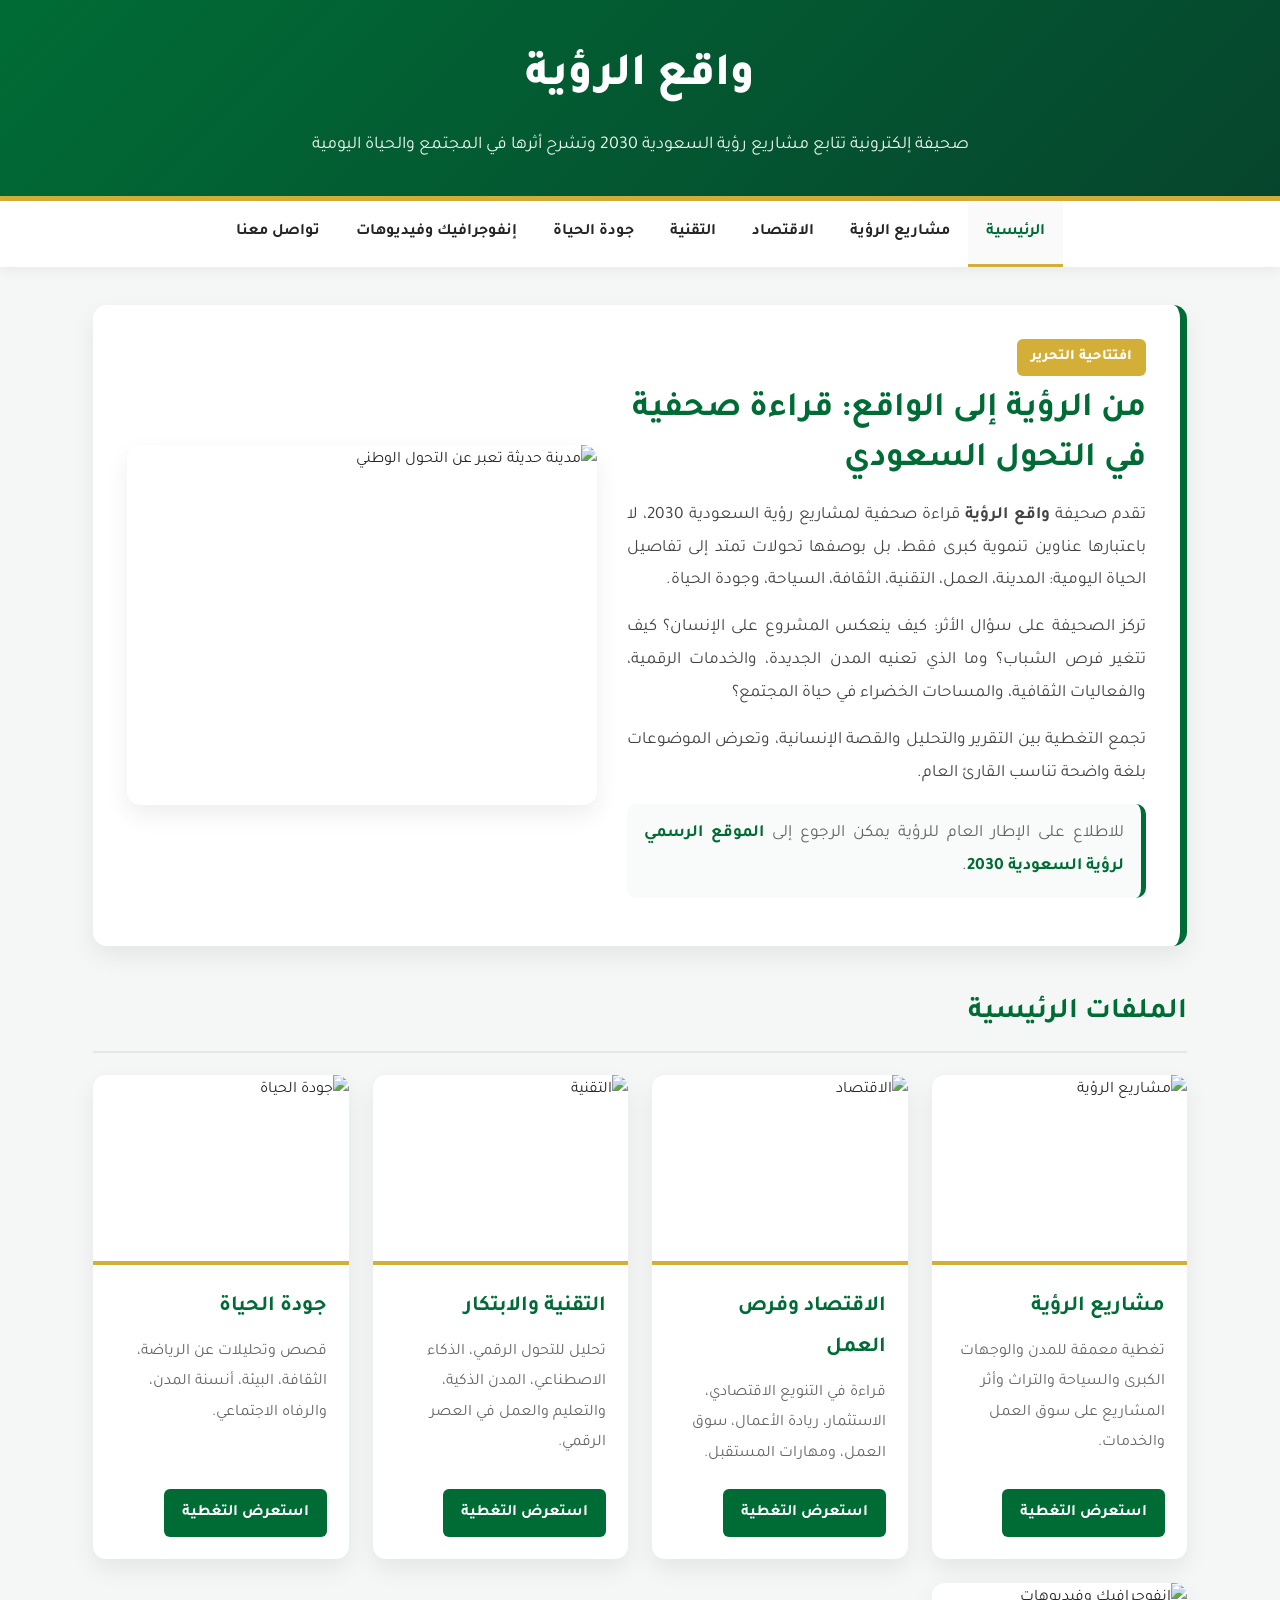
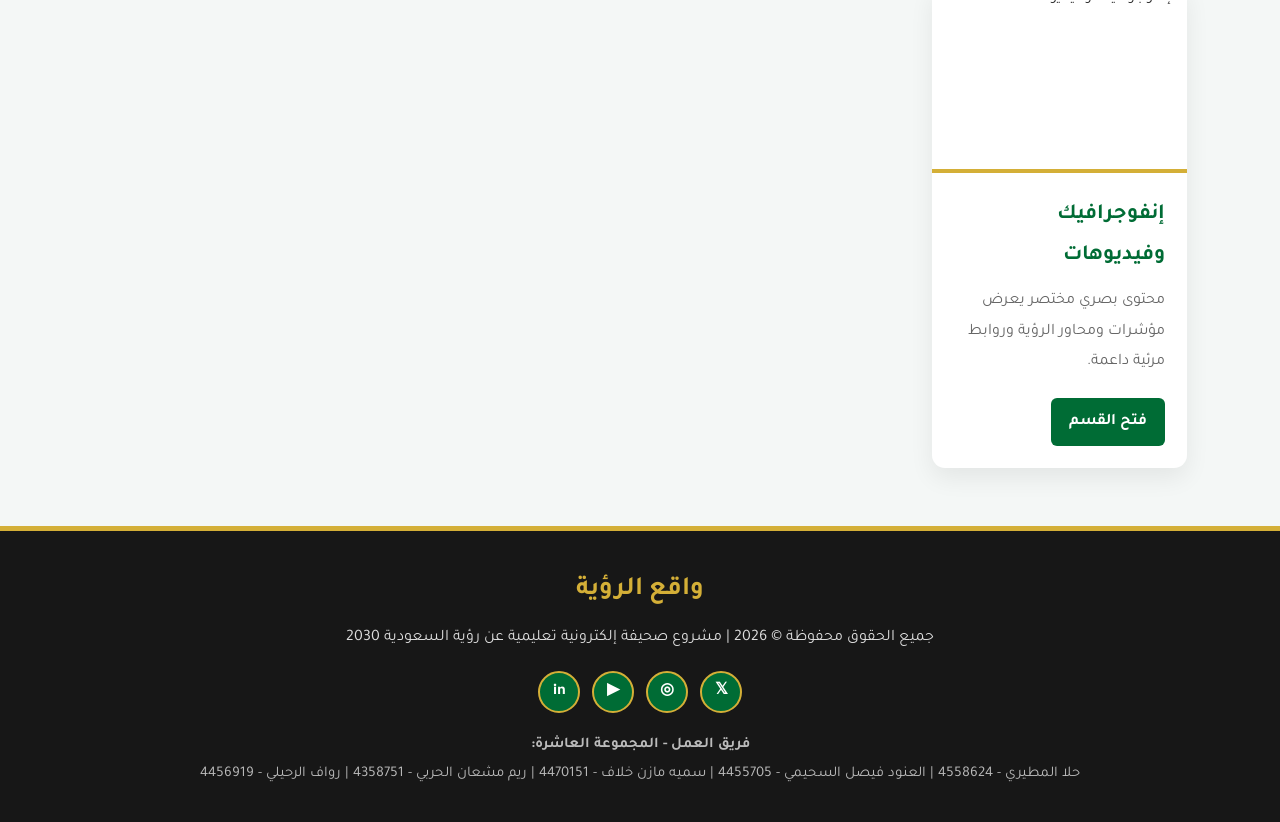
==== commit bd832677: "Add contact link to index.html" ====
--- a/index.html
+++ b/index.html
@@ -4,4 +4,4 @@
 <li><a href="technology.html" class="">التقنية</a></li>
 <li><a href="quality.html" class="">جودة الحياة</a></li>
 <li><a href="media.html" class="">إنفوجرافيك وفيديوهات</a></li>
-<li><a href="contact.html" class="">تواصل معنا</a></li></ul></nav><main><section class="hero editorial-intro"><div class="hero-text"><span class="editorial-label">افتتاحية التحرير</span><h2>من الرؤية إلى الواقع: قراءة صحفية في التحول السعودي</h2><p>تقدم صحيفة <strong>واقع الرؤية</strong> قراءة صحفية لمشاريع رؤية السعودية 2030، لا باعتبارها عناوين تنموية كبرى فقط، بل بوصفها تحولات تمتد إلى تفاصيل الحياة اليومية: المدينة، العمل، التقنية، الثقافة، السياحة، وجودة الحياة.</p><p>تركز الصحيفة على سؤال الأثر: كيف ينعكس المشروع على الإنسان؟ كيف تتغير فرص الشباب؟ وما الذي تعنيه المدن الجديدة، والخدمات الرقمية، والفعاليات الثقافية، والمساحات الخضراء في حياة المجتمع؟</p><p>تجمع التغطية بين التقرير والتحليل والقصة الإنسانية، وتعرض الموضوعات بلغة واضحة تناسب القارئ العام، مع الحفاظ على رصانة الأسلوب الصحفي وتوثيق المعلومات من المصادر الرسمية.</p><p class="source-note">للاطلاع على الإطار العام للرؤية يمكن الرجوع إلى <a href="https://www.vision2030.gov.sa/ar/overview" target="_blank" rel="noopener noreferrer">الموقع الرسمي لرؤية السعودية 2030</a>.</p></div><img src="https://images.unsplash.com/photo-1486406146926-c627a92ad1ab?auto=format&fit=crop&w=1400&q=80" alt="مدينة حديثة تعبر عن التحول الوطني"></section><h2 class="section-title">الملفات الرئيسية</h2><section class="cards-grid"><article class="card"><img src="https://images.unsplash.com/photo-1518005020951-eccb494ad742?auto=format&fit=crop&w=1300&q=80" alt="مشاريع الرؤية"><div><h3>مشاريع الرؤية</h3><p>تغطية معمقة للمدن والوجهات الكبرى والسياحة والتراث وأثر المشاريع على سوق العمل والخدمات.</p><a class="read-more" href="projects.html">استعرض التغطية</a></div></article><article class="card"><img src="https://images.unsplash.com/photo-1460925895917-afdab827c52f?auto=format&fit=crop&w=1300&q=80" alt="الاقتصاد"><div><h3>الاقتصاد وفرص العمل</h3><p>قراءة في التنويع الاقتصادي، الاستثمار، ريادة الأعمال، سوق العمل، ومهارات المستقبل.</p><a class="read-more" href="economy.html">استعرض التغطية</a></div></article><article class="card"><img src="https://images.unsplash.com/photo-1518770660439-4636190af475?auto=format&fit=crop&w=1300&q=80" alt="التقنية"><div><h3>التقنية والابتكار</h3><p>تحليل للتحول الرقمي، الذكاء الاصطناعي، المدن الذكية، والتعليم والعمل في العصر الرقمي.</p><a class="read-more" href="technology.html">استعرض التغطية</a></div></article><article class="card"><img src="https://images.unsplash.com/photo-1500530855697-b586d89ba3ee?auto=format&fit=crop&w=1300&q=80" alt="جودة الحياة"><div><h3>جودة الحياة</h3><p>قصص وتحليلات عن الرياضة، الثقافة، البيئة، أنسنة المدن، والرفاه الاجتماعي.</p><a class="read-more" href="quality.html">استعرض التغطية</a></div></article><article class="card"><img src="https://images.unsplash.com/photo-1495020689067-958852a7765e?auto=format&fit=crop&w=1300&q=80" alt="إنفوجرافيك وفيديوهات"><div><h3>إنفوجرافيك وفيديوهات</h3><p>محتوى بصري مختصر يعرض مؤشرات ومحاور الرؤية وروابط مرئية داعمة.</p><a class="read-more" href="media.html">فتح القسم</a></div></article></section></main><footer><h3>واقع الرؤية</h3><p>جميع الحقوق محفوظة &copy; 2026 | مشروع صحيفة إلكترونية تعليمية عن رؤية السعودية 2030</p><div class="social-section"><a href="https://x.com/" target="_blank" rel="noopener noreferrer" aria-label="إكس">𝕏</a><a href="https://www.instagram.com/" target="_blank" rel="noopener noreferrer" aria-label="إنستغرام">◎</a><a href="https://www.youtube.com/" target="_blank" rel="noopener noreferrer" aria-label="يوتيوب">▶</a><a href="https://www.linkedin.com/" target="_blank" rel="noopener noreferrer" aria-label="لينكدإن">in</a></div><p class="footer-team"><strong>فريق العمل - المجموعة العاشرة:</strong><br>حلا المطيري - 4558624 | العنود فيصل السحيمي - 4455705 | سميه مازن خلاف - 4470151 | ريم مشعان الحربي - 4358751 | رواف الرحيلي - 4456919</p></footer></body></html>+<li><a href="contact.html" class="">تواصل معنا</a></li></ul></nav><main><section class="hero editorial-intro"><div class="hero-text"><span class="editorial-label">افتتاحية التحرير</span><h2>من الرؤية إلى الواقع: قراءة صحفية في التحول السعودي</h2><p>تقدم صحيفة <strong>واقع الرؤية</strong> قراءة صحفية لمشاريع رؤية السعودية 2030، لا باعتبارها عناوين تنموية كبرى فقط، بل بوصفها تحولات تمتد إلى تفاصيل الحياة اليومية: المدينة، العمل، التقنية، الثقافة، السياحة، وجودة الحياة.</p><p>تركز الصحيفة على سؤال الأثر: كيف ينعكس المشروع على الإنسان؟ كيف تتغير فرص الشباب؟ وما الذي تعنيه المدن الجديدة، والخدمات الرقمية، والفعاليات الثقافية، والمساحات الخضراء في حياة المجتمع؟</p><p>تجمع التغطية بين التقرير والتحليل والقصة الإنسانية، وتعرض الموضوعات بلغة واضحة تناسب القارئ العام.</p><p class="source-note">للاطلاع على الإطار العام للرؤية يمكن الرجوع إلى <a href="https://www.vision2030.gov.sa/ar/overview" target="_blank" rel="noopener noreferrer">الموقع الرسمي لرؤية السعودية 2030</a>.</p></div><img src="https://images.unsplash.com/photo-1486406146926-c627a92ad1ab?auto=format&fit=crop&w=1400&q=80" alt="مدينة حديثة تعبر عن التحول الوطني"></section><h2 class="section-title">الملفات الرئيسية</h2><section class="cards-grid"><article class="card"><img src="https://images.unsplash.com/photo-1518005020951-eccb494ad742?auto=format&fit=crop&w=1300&q=80" alt="مشاريع الرؤية"><div><h3>مشاريع الرؤية</h3><p>تغطية معمقة للمدن والوجهات الكبرى والسياحة والتراث وأثر المشاريع على سوق العمل والخدمات.</p><a class="read-more" href="projects.html">استعرض التغطية</a></div></article><article class="card"><img src="https://images.unsplash.com/photo-1460925895917-afdab827c52f?auto=format&fit=crop&w=1300&q=80" alt="الاقتصاد"><div><h3>الاقتصاد وفرص العمل</h3><p>قراءة في التنويع الاقتصادي، الاستثمار، ريادة الأعمال، سوق العمل، ومهارات المستقبل.</p><a class="read-more" href="economy.html">استعرض التغطية</a></div></article><article class="card"><img src="https://images.unsplash.com/photo-1518770660439-4636190af475?auto=format&fit=crop&w=1300&q=80" alt="التقنية"><div><h3>التقنية والابتكار</h3><p>تحليل للتحول الرقمي، الذكاء الاصطناعي، المدن الذكية، والتعليم والعمل في العصر الرقمي.</p><a class="read-more" href="technology.html">استعرض التغطية</a></div></article><article class="card"><img src="https://images.unsplash.com/photo-1500530855697-b586d89ba3ee?auto=format&fit=crop&w=1300&q=80" alt="جودة الحياة"><div><h3>جودة الحياة</h3><p>قصص وتحليلات عن الرياضة، الثقافة، البيئة، أنسنة المدن، والرفاه الاجتماعي.</p><a class="read-more" href="quality.html">استعرض التغطية</a></div></article><article class="card"><img src="https://images.unsplash.com/photo-1495020689067-958852a7765e?auto=format&fit=crop&w=1300&q=80" alt="إنفوجرافيك وفيديوهات"><div><h3>إنفوجرافيك وفيديوهات</h3><p>محتوى بصري مختصر يعرض مؤشرات ومحاور الرؤية وروابط مرئية داعمة.</p><a class="read-more" href="media.html">فتح القسم</a></div></article></section></main><footer><h3>واقع الرؤية</h3><p>جميع الحقوق محفوظة &copy; 2026 | مشروع صحيفة إلكترونية تعليمية عن رؤية السعودية 2030</p><div class="social-section"><a href="https://x.com/" target="_blank" rel="noopener noreferrer" aria-label="إكس">𝕏</a><a href="https://www.instagram.com/" target="_blank" rel="noopener noreferrer" aria-label="إنستغرام">◎</a><a href="https://www.youtube.com/" target="_blank" rel="noopener noreferrer" aria-label="يوتيوب">▶</a><a href="https://www.linkedin.com/" target="_blank" rel="noopener noreferrer" aria-label="لينكدإن">in</a></div><p class="footer-team"><strong>فريق العمل - المجموعة العاشرة:</strong><br>حلا المطيري - 4558624 | العنود فيصل السحيمي - 4455705 | سميه مازن خلاف - 4470151 | ريم مشعان الحربي - 4358751 | رواف الرحيلي - 4456919</p></footer></body></html>
